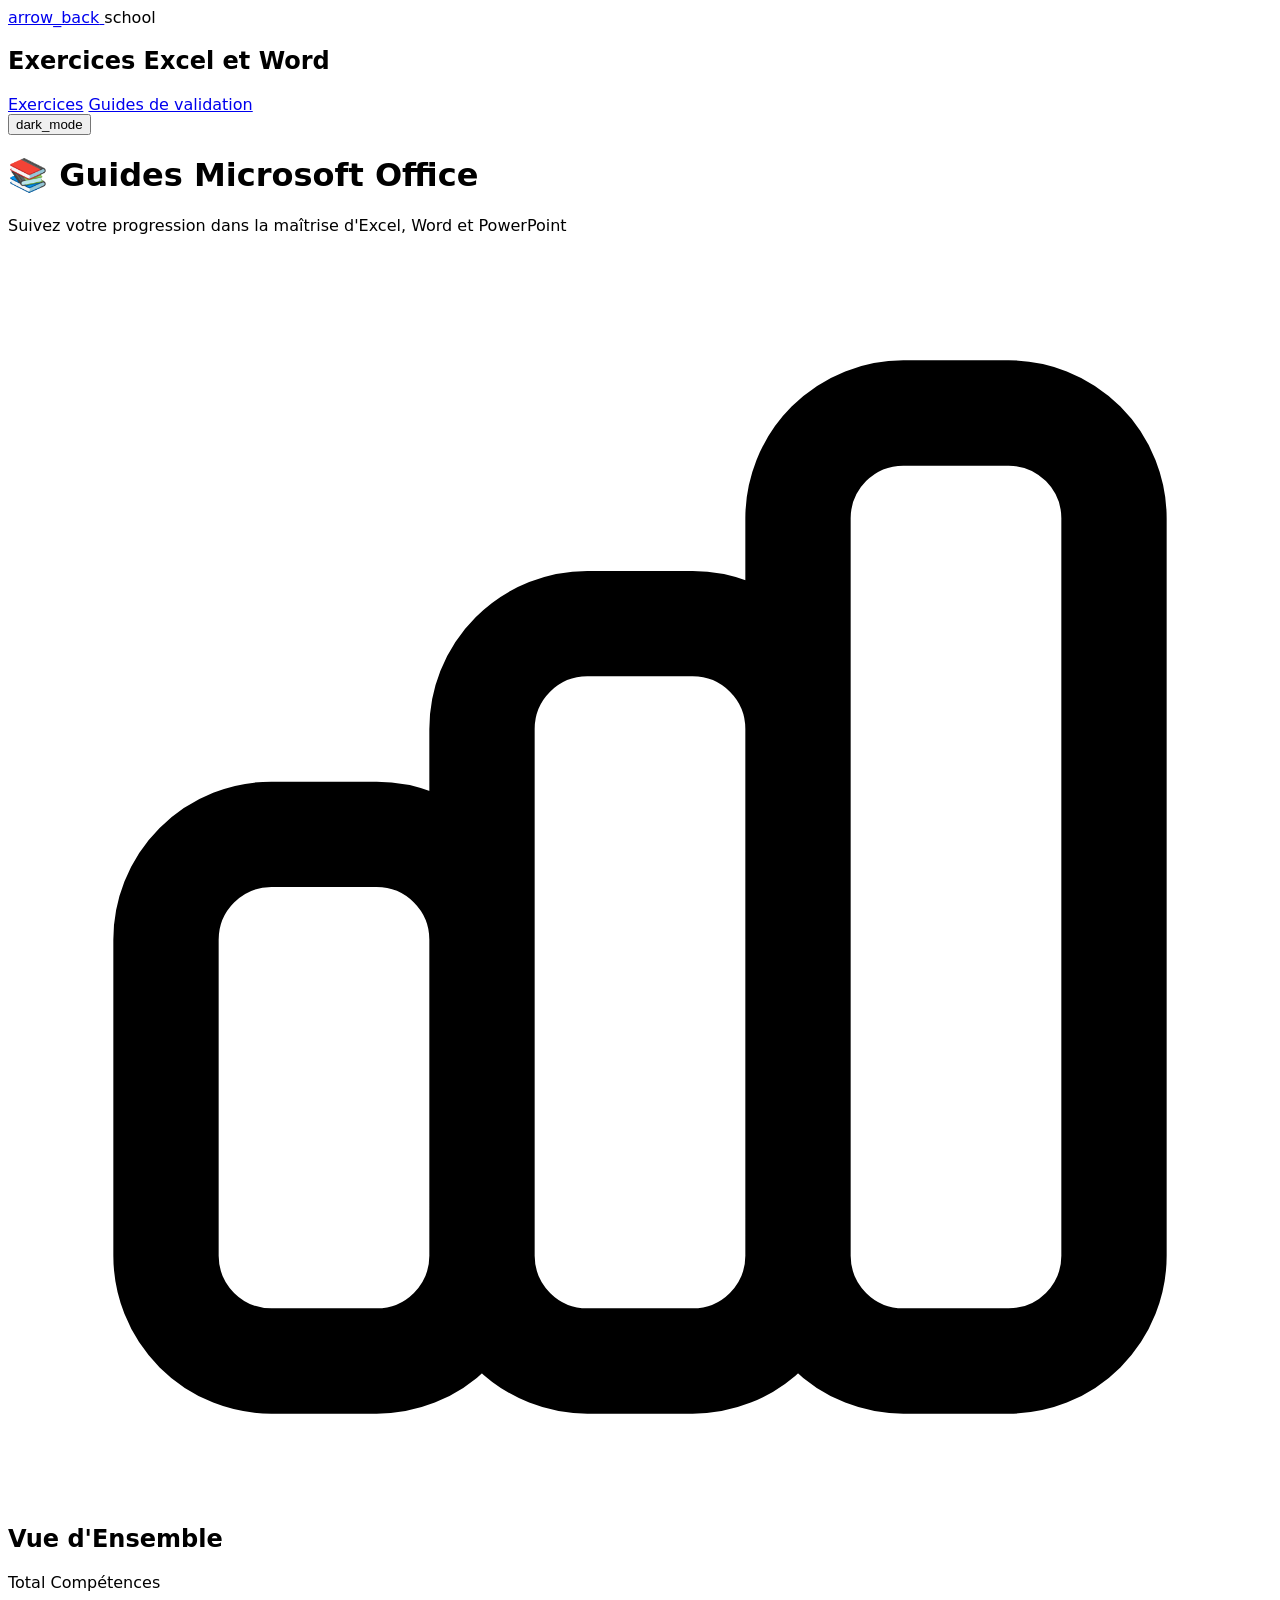
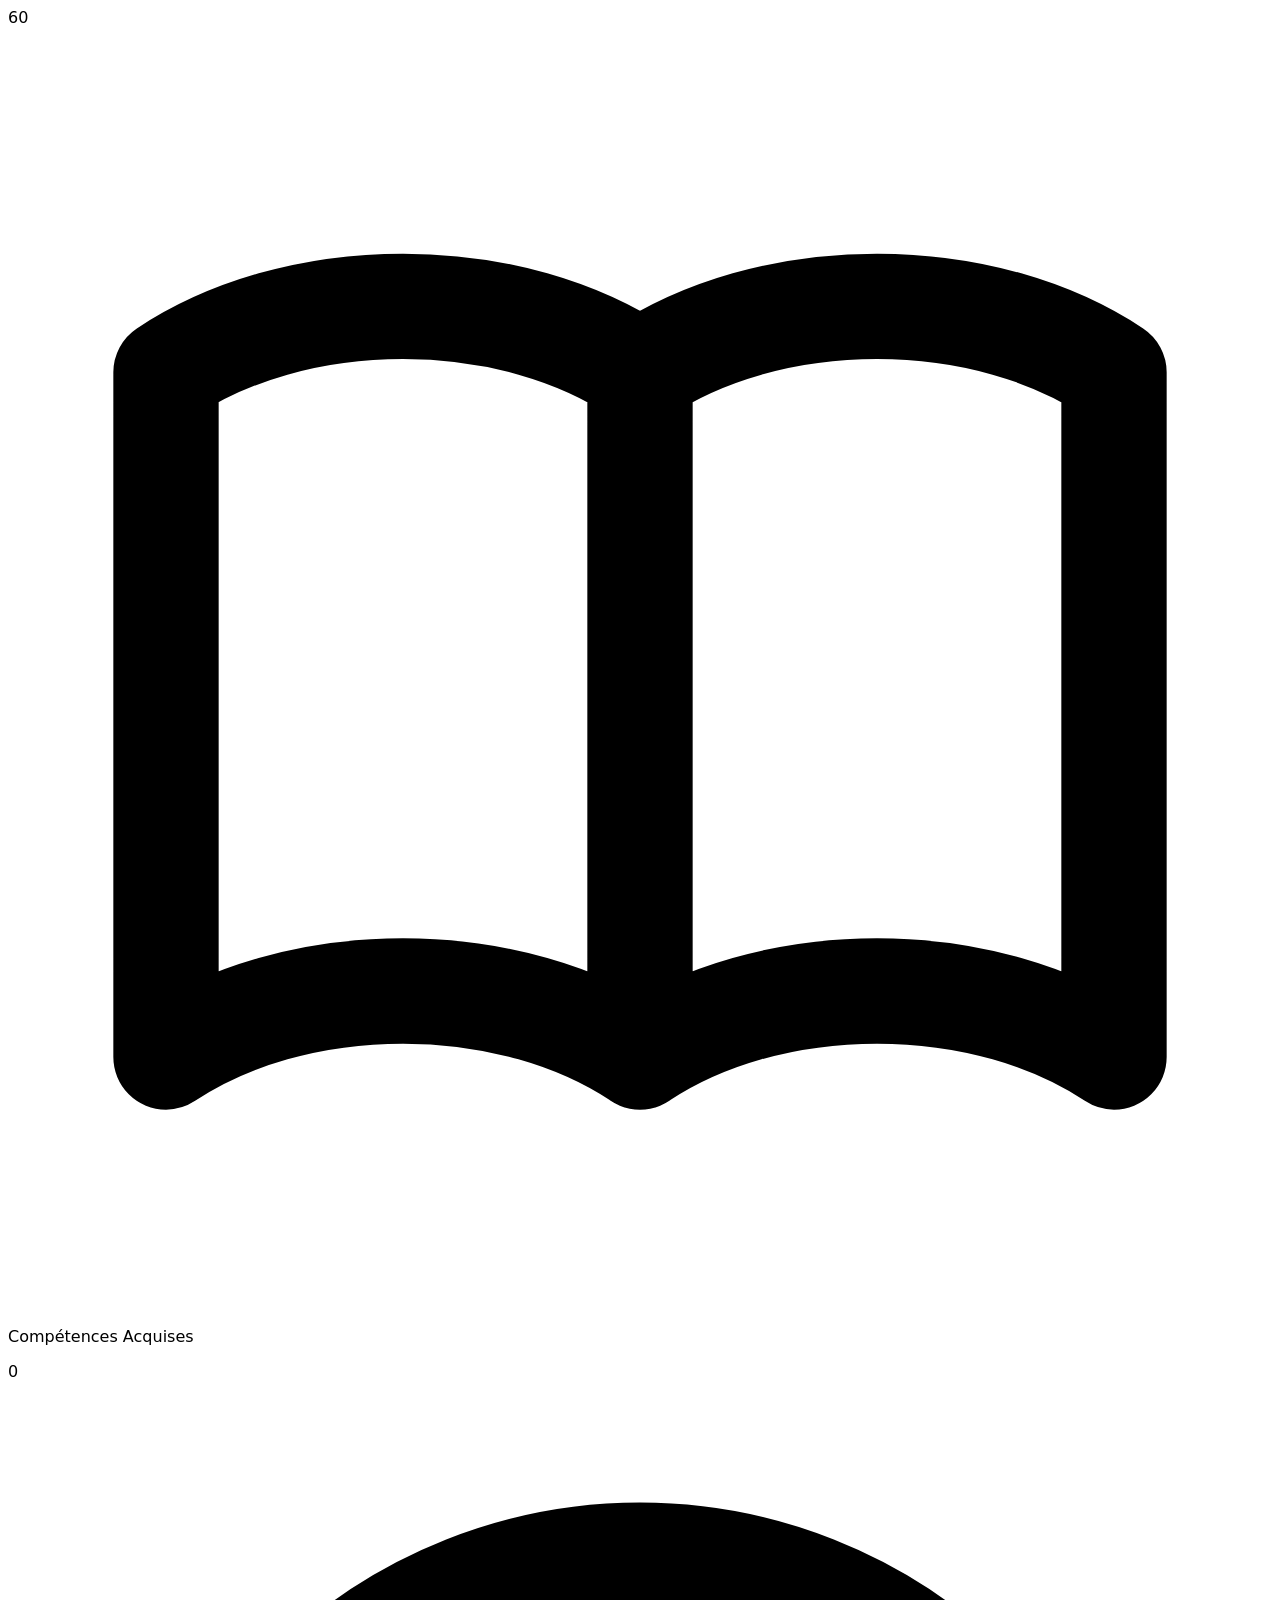
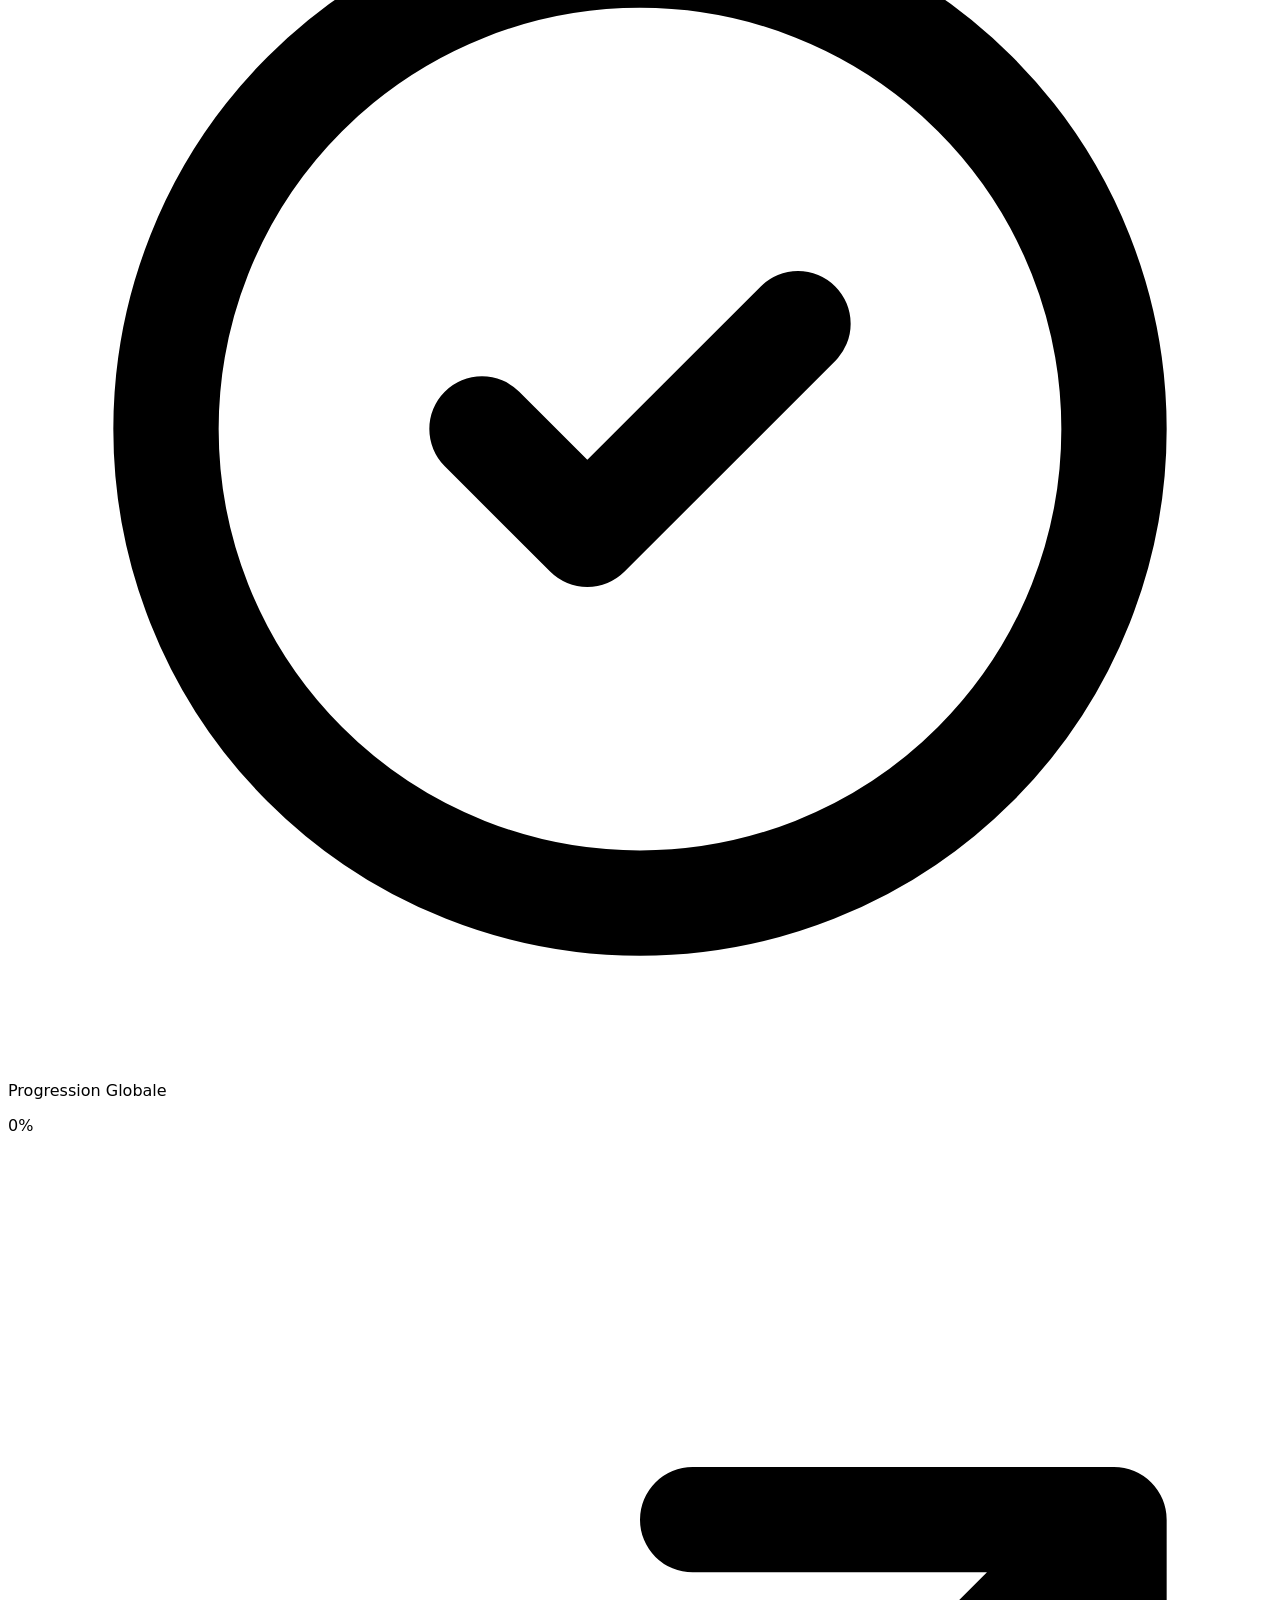
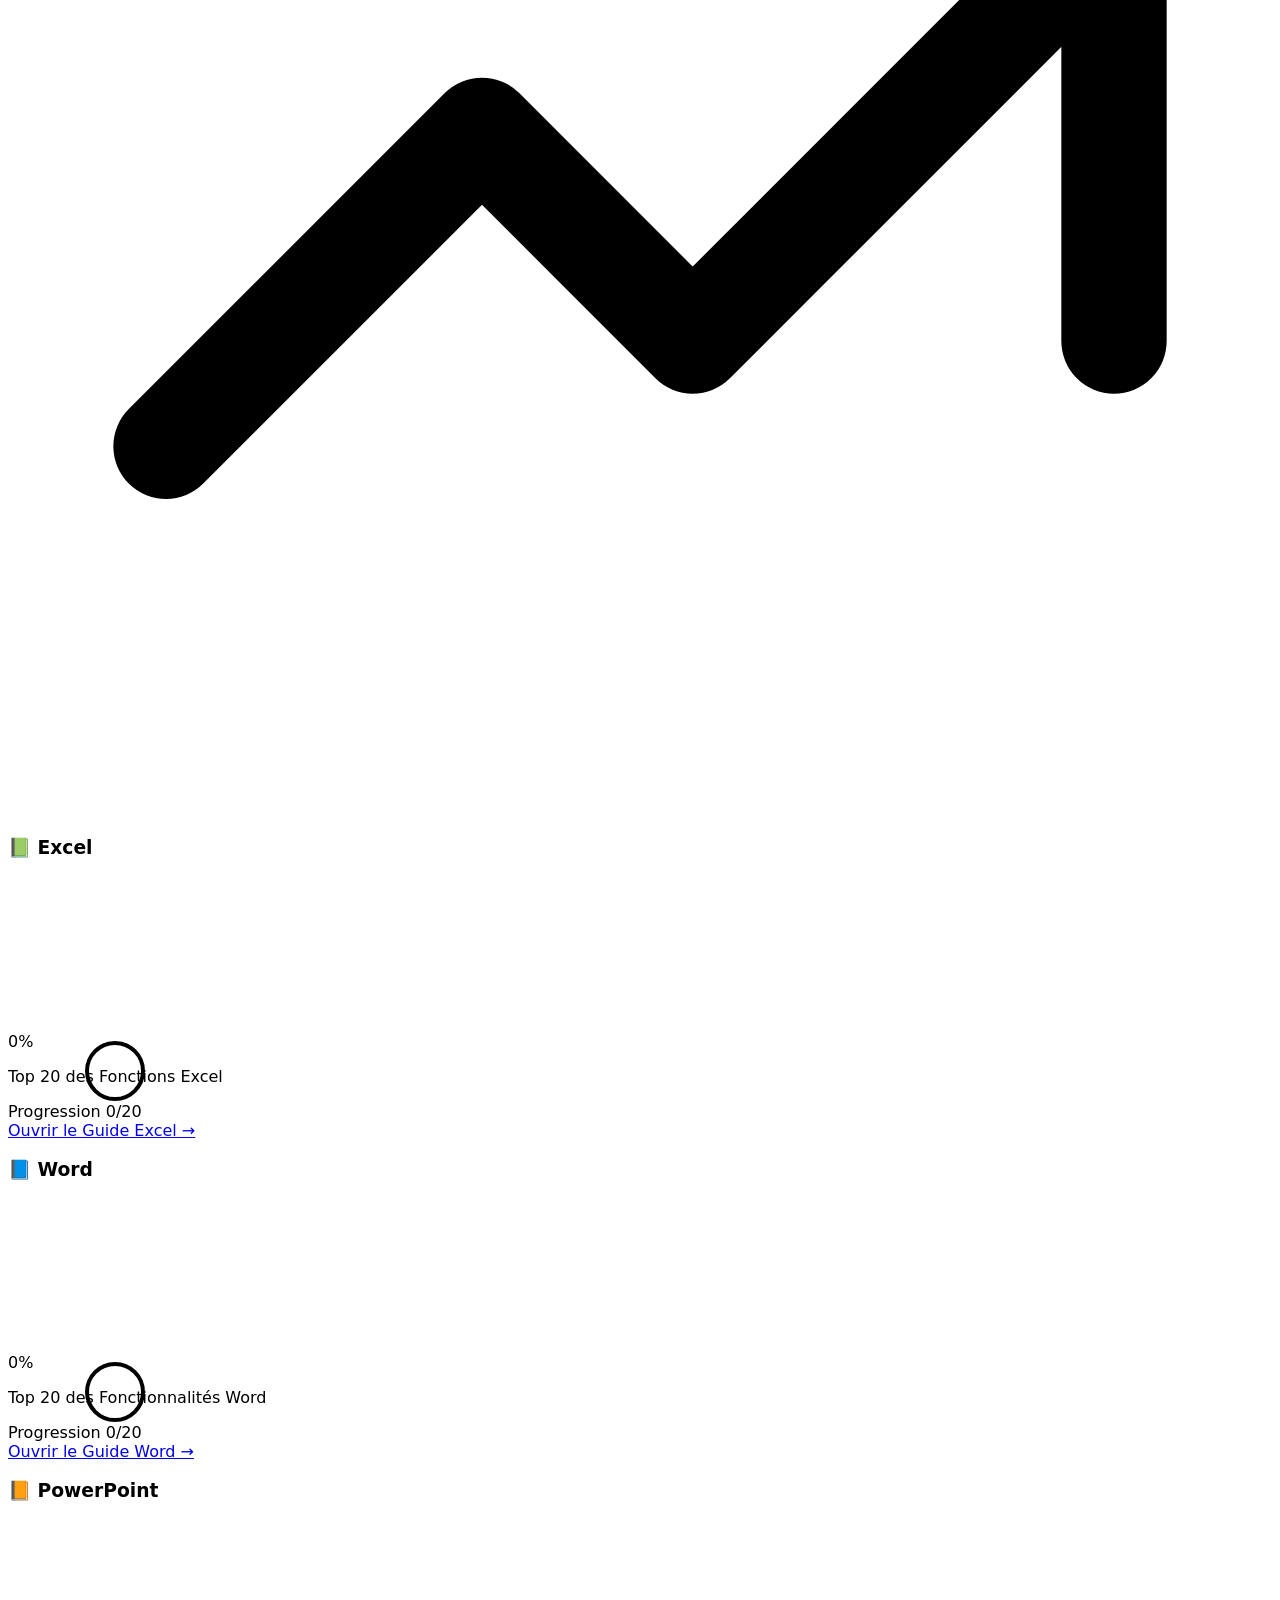
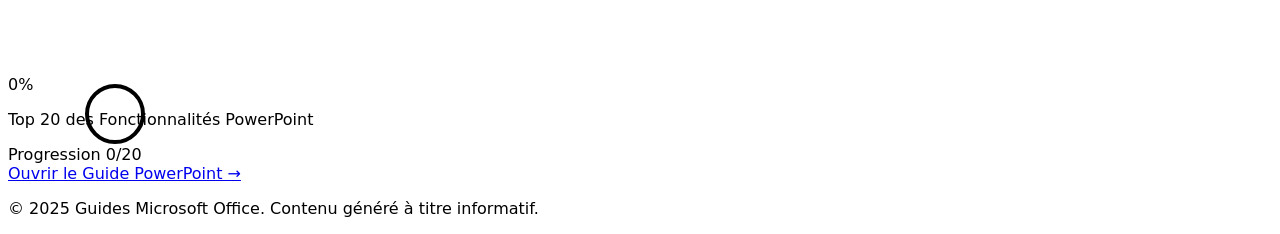
==== guides/index.html @ ca9f3ad4 "deleted:    assets/lexend-latin-400-normal-CHypAkT3.woff 	deleted:    assets/lexend-latin-400-normal" ====
<!DOCTYPE html>
<html lang="fr">
	<head>
		<meta http-equiv="content-type" content="text/html; charset=UTF-8" />
		<meta charset="UTF-8" />
		<meta name="viewport" content="width=device-width, initial-scale=1.0" />
		<title>_Tableau de Bord - Guides Microsoft Office</title>
		<!-- Styles de l'application -->
		<style>
			body {
				font-family: system-ui, -apple-system, "Segoe UI", Roboto,
					"Helvetica Neue", "Noto Sans", "Liberation Sans", Arial,
					sans-serif, "Apple Color Emoji", "Segoe UI Emoji",
					"Segoe UI Symbol", "Noto Color Emoji";
			}

			.progress-ring {
				transform: rotate(-90deg);
			}

			.progress-ring-circle {
				transition: stroke-dashoffset 0.5s ease;
			}

			@keyframes fadeIn {
				from {
					opacity: 0;
					transform: translateY(20px);
				}

				to {
					opacity: 1;
					transform: translateY(0);
				}
			}

			.fade-in {
				animation: fadeIn 0.6s ease forwards;
			}

			/* Navigation dropdown */
			.dropdown:hover .dropdown-menu {
				opacity: 1;
				visibility: visible;
				transform: translateY(0);
			}

			.dropdown-menu {
				opacity: 0;
				visibility: hidden;
				transform: translateY(-10px);
				transition: all 0.3s ease;
			}
		</style>
		<script type="module" crossorigin src="../assets/main-GO_0arJX.js"></script>
		<link rel="stylesheet" crossorigin href="../assets/main-D7JR0PC6.css">
	</head>

	<body class="bg-gradient-to-br from-gray-50 to-gray-100 dark:from-slate-900 dark:to-slate-800 dark:text-slate-100 min-h-screen pt-20 transition-colors">
		<!-- Navigation Bar -->
		
    <!-- Top Navigation -->
    <!-- Top Navigation -->
    <header class="sticky top-0 z-50 w-full bg-white/80 dark:bg-background-dark/80 backdrop-blur-md border-b border-slate-200 dark:border-slate-800">
        <div class="max-w-5xl mx-auto flex items-center justify-between p-4 h-16">
            <div class="flex items-center gap-2">
                <a href="/" class="text-primary hover:bg-primary/10 flex items-center justify-center p-2 rounded-lg transition-colors mr-2">
                    <span class="material-symbols-outlined">arrow_back</span>
                </a>
                <span class="material-symbols-outlined text-primary text-3xl hidden sm:block">school</span>
                <h2 class="text-slate-900 dark:text-white text-xl font-bold tracking-tight">Exercices Excel et Word</h2>
            </div>
            <nav class="hidden md:flex items-center gap-8">
                <a class="text-sm font-medium hover:text-primary transition-colors" href="/">Exercices</a>
                <a class="text-sm font-medium hover:text-primary transition-colors text-primary" href="/guides/">Guides de validation</a>
            </nav>
            <div class="flex items-center gap-4">
                <button id="theme-toggle" class="p-2 text-slate-600 dark:text-slate-400 hover:bg-slate-100 dark:hover:bg-slate-800 rounded-full">
                    <span class="material-symbols-outlined" id="theme-toggle-icon">dark_mode</span>
                </button>
            </div>
        </div>
    </header>

		<!-- Main Content -->
		<main class="container mx-auto px-6 py-12">
			<!-- Header Section -->
			<div class="text-center mb-12 fade-in">
				<h1 class="text-4xl font-bold text-gray-800 mb-2">
					📚 Guides Microsoft Office
				</h1>
				<p class="text-gray-600">
					Suivez votre progression dans la maîtrise d'Excel, Word et
					PowerPoint
				</p>
			</div>

			<!-- Statistiques Globales -->
			<section class="mb-12 fade-in">
				<div
					class="bg-white rounded-2xl shadow-xl p-8 border-t-4 border-indigo-500">
					<h2
						class="text-2xl font-bold text-gray-800 mb-6 flex items-center">
						<svg
							xmlns="http://www.w3.org/2000/svg"
							class="h-7 w-7 mr-3 text-indigo-600"
							fill="none"
							viewBox="0 0 24 24"
							stroke="currentColor">
							<path
								stroke-linecap="round"
								stroke-linejoin="round"
								stroke-width="2"
								d="M9 19v-6a2 2 0 00-2-2H5a2 2 0 00-2 2v6a2 2 0 002 2h2a2 2 0 002-2zm0 0V9a2 2 0 012-2h2a2 2 0 012 2v10m-6 0a2 2 0 002 2h2a2 2 0 002-2m0 0V5a2 2 0 012-2h2a2 2 0 012 2v14a2 2 0 01-2 2h-2a2 2 0 01-2-2z" />
						</svg>
						Vue d'Ensemble
					</h2>
					<div class="grid grid-cols-1 md:grid-cols-3 gap-6">
						<!-- Total Compétences -->
						<div
							class="bg-gradient-to-br from-indigo-50 to-indigo-100 p-6 rounded-xl border border-indigo-200">
							<div class="flex items-center justify-between">
								<div>
									<p
										class="text-sm text-indigo-600 font-semibold mb-1">
										Total Compétences
									</p>
									<p
										class="text-3xl font-bold text-indigo-900"
										id="total-skills">
										60
									</p>
								</div>
								<div
									class="bg-indigo-200 rounded-full p-3 bg-opacity-50">
									<svg
										xmlns="http://www.w3.org/2000/svg"
										class="h-8 w-8 text-indigo-600"
										fill="none"
										viewBox="0 0 24 24"
										stroke="currentColor">
										<path
											stroke-linecap="round"
											stroke-linejoin="round"
											stroke-width="2"
											d="M12 6.253v13m0-13C10.832 5.477 9.246 5 7.5 5S4.168 5.477 3 6.253v13C4.168 18.477 5.754 18 7.5 18s3.332.477 4.5 1.253m0-13C13.168 5.477 14.754 5 16.5 5c1.747 0 3.332.477 4.5 1.253v13C19.832 18.477 18.247 18 16.5 18c-1.746 0-3.332.477-4.5 1.253" />
									</svg>
								</div>
							</div>
						</div>

						<!-- Compétences Acquises -->
						<div
							class="bg-gradient-to-br from-green-50 to-green-100 p-6 rounded-xl border border-green-200">
							<div class="flex items-center justify-between">
								<div>
									<p class="text-sm text-green-600 font-semibold mb-1">
										Compétences Acquises
									</p>
									<p
										class="text-3xl font-bold text-green-900"
										id="acquired-skills">
										0
									</p>
								</div>
								<div
									class="bg-green-200 rounded-full p-3 bg-opacity-50">
									<svg
										xmlns="http://www.w3.org/2000/svg"
										class="h-8 w-8 text-green-600"
										fill="none"
										viewBox="0 0 24 24"
										stroke="currentColor">
										<path
											stroke-linecap="round"
											stroke-linejoin="round"
											stroke-width="2"
											d="M9 12l2 2 4-4m6 2a9 9 0 11-18 0 9 9 0 0118 0z" />
									</svg>
								</div>
							</div>
						</div>

						<!-- Progression Globale -->
						<div
							class="bg-gradient-to-br from-purple-50 to-purple-100 p-6 rounded-xl border border-purple-200">
							<div class="flex items-center justify-between">
								<div>
									<p
										class="text-sm text-purple-600 font-semibold mb-1">
										Progression Globale
									</p>
									<p
										class="text-3xl font-bold text-purple-900"
										id="global-progress">
										0%
									</p>
								</div>
								<div
									class="bg-purple-200 rounded-full p-3 bg-opacity-50">
									<svg
										xmlns="http://www.w3.org/2000/svg"
										class="h-8 w-8 text-purple-600"
										fill="none"
										viewBox="0 0 24 24"
										stroke="currentColor">
										<path
											stroke-linecap="round"
											stroke-linejoin="round"
											stroke-width="2"
											d="M13 7h8m0 0v8m0-8l-8 8-4-4-6 6" />
									</svg>
								</div>
							</div>
						</div>
					</div>
				</div>
			</section>

			<!-- Cartes des Guides -->
			<section class="grid grid-cols-1 md:grid-cols-3 gap-8">
				<!-- Carte Excel -->
				<div class="fade-in" style="animation-delay: 0.1s">
					<div
						class="bg-white rounded-2xl shadow-xl overflow-hidden transition-all duration-300 hover:scale-[1.02] hover:shadow-2xl border-t-4 border-green-500">
						<div
							class="bg-gradient-to-br from-green-500 to-green-600 p-6">
							<div class="flex items-center justify-between mb-4">
								<h3 class="text-2xl font-bold text-white">
									📗 Excel
								</h3>
								<div class="relative w-16 h-16">
									<svg class="progress-ring w-16 h-16">
										<circle
											class="text-green-200"
											stroke-width="4"
											stroke="currentColor"
											fill="transparent"
											r="28"
											cx="32"
											cy="32" />
										<circle
											class="progress-ring-circle text-white"
											stroke-width="4"
											stroke-dasharray="175.93"
											stroke-dashoffset="175.93"
											stroke-linecap="round"
											stroke="currentColor"
											fill="transparent"
											r="28"
											cx="32"
											cy="32"
											id="excel-progress-circle" />
									</svg>
									<div
										class="absolute inset-0 flex items-center justify-center">
										<span
											class="text-white text-sm font-bold"
											id="excel-progress-text"
											>0%</span
										>
									</div>
								</div>
							</div>
							<p class="text-green-50 text-sm">
								Top 20 des Fonctions Excel
							</p>
						</div>
						<div class="p-6">
							<div class="mb-4">
								<div class="flex justify-between text-sm mb-2">
									<span class="text-gray-600">Progression</span>
									<span
										class="font-semibold text-green-700"
										id="excel-count"
										>0/20</span
									>
								</div>
								<div
									class="w-full bg-gray-200 rounded-full h-3 overflow-hidden">
									<div
										class="bg-gradient-to-r from-green-500 to-green-600 h-3 rounded-full transition-all duration-500"
										style="width: 0%"
										id="excel-progress-bar"></div>
								</div>
							</div>
							<a
								href="excel_1.html"
								class="block w-full bg-green-600 hover:bg-green-700 text-white text-center py-3 rounded-lg font-semibold transition-colors duration-200 shadow-md hover:shadow-lg">
								Ouvrir le Guide Excel →
							</a>
						</div>
					</div>
				</div>

				<!-- Carte Word -->
				<div class="fade-in" style="animation-delay: 0.2s">
					<div
						class="bg-white rounded-2xl shadow-xl overflow-hidden transition-all duration-300 hover:scale-[1.02] hover:shadow-2xl border-t-4 border-blue-500">
						<div class="bg-gradient-to-br from-blue-500 to-blue-600 p-6">
							<div class="flex items-center justify-between mb-4">
								<h3 class="text-2xl font-bold text-white"> 📘 Word </h3>
								<div class="relative w-16 h-16">
									<svg class="progress-ring w-16 h-16">
										<circle
											class="text-blue-200"
											stroke-width="4"
											stroke="currentColor"
											fill="transparent"
											r="28"
											cx="32"
											cy="32" />
										<circle
											class="progress-ring-circle text-white"
											stroke-width="4"
											stroke-dasharray="175.93"
											stroke-dashoffset="175.93"
											stroke-linecap="round"
											stroke="currentColor"
											fill="transparent"
											r="28"
											cx="32"
											cy="32"
											id="word-progress-circle" />
									</svg>
									<div
										class="absolute inset-0 flex items-center justify-center">
										<span
											class="text-white text-sm font-bold"
											id="word-progress-text"
											>0%</span
										>
									</div>
								</div>
							</div>
							<p class="text-blue-50 text-sm">
								Top 20 des Fonctionnalités Word
							</p>
						</div>
						<div class="p-6">
							<div class="mb-4">
								<div class="flex justify-between text-sm mb-2">
									<span class="text-gray-600">Progression</span>
									<span
										class="font-semibold text-blue-700"
										id="word-count"
										>0/20</span
									>
								</div>
								<div
									class="w-full bg-gray-200 rounded-full h-3 overflow-hidden">
									<div
										class="bg-gradient-to-r from-blue-500 to-blue-600 h-3 rounded-full transition-all duration-500"
										style="width: 0%"
										id="word-progress-bar"></div>
								</div>
							</div>
							<a
								href="word_1.html"
								class="block w-full bg-blue-600 hover:bg-blue-700 text-white text-center py-3 rounded-lg font-semibold transition-colors duration-200 shadow-md hover:shadow-lg">
								Ouvrir le Guide Word →
							</a>
						</div>
					</div>
				</div>

				<!-- Carte PowerPoint -->
				<div class="fade-in" style="animation-delay: 0.3s">
					<div
						class="bg-white rounded-2xl shadow-xl overflow-hidden transition-all duration-300 hover:scale-[1.02] hover:shadow-2xl border-t-4 border-orange-500">
						<div
							class="bg-gradient-to-br from-orange-500 to-orange-600 p-6">
							<div class="flex items-center justify-between mb-4">
								<h3 class="text-2xl font-bold text-white">
									📙 PowerPoint
								</h3>
								<div class="relative w-16 h-16">
									<svg class="progress-ring w-16 h-16">
										<circle
											class="text-orange-200"
											stroke-width="4"
											stroke="currentColor"
											fill="transparent"
											r="28"
											cx="32"
											cy="32" />
										<circle
											class="progress-ring-circle text-white"
											stroke-width="4"
											stroke-dasharray="175.93"
											stroke-dashoffset="175.93"
											stroke-linecap="round"
											stroke="currentColor"
											fill="transparent"
											r="28"
											cx="32"
											cy="32"
											id="powerpoint-progress-circle" />
									</svg>
									<div
										class="absolute inset-0 flex items-center justify-center">
										<span
											class="text-white text-sm font-bold"
											id="powerpoint-progress-text"
											>0%</span
										>
									</div>
								</div>
							</div>
							<p class="text-orange-50 text-sm">
								Top 20 des Fonctionnalités PowerPoint
							</p>
						</div>
						<div class="p-6">
							<div class="mb-4">
								<div class="flex justify-between text-sm mb-2">
									<span class="text-gray-600">Progression</span>
									<span
										class="font-semibold text-orange-700"
										id="powerpoint-count"
										>0/20</span
									>
								</div>
								<div
									class="w-full bg-gray-200 rounded-full h-3 overflow-hidden">
									<div
										class="bg-gradient-to-r from-orange-500 to-orange-600 h-3 rounded-full transition-all duration-500"
										style="width: 0%"
										id="powerpoint-progress-bar"></div>
								</div>
							</div>
							<a
								href="powerpoint_1.html"
								class="block w-full bg-orange-600 hover:bg-orange-700 text-white text-center py-3 rounded-lg font-semibold transition-colors duration-200 shadow-md hover:shadow-lg">
								Ouvrir le Guide PowerPoint →
							</a>
						</div>
					</div>
				</div>
			</section>
		</main>

		<!-- Footer -->
		<footer class="bg-gray-800 text-white py-8 mt-16">
			<div class="container mx-auto px-6 text-center">
				<p class="text-sm text-gray-400">
					&copy; 2025 Guides Microsoft Office. Contenu généré à titre
					informatif.
				</p>
			</div>
		</footer>
		
		<!-- Script de récupération des progressions -->
		<script>
			window.addEventListener("load", () => {
				const storageKeys = {
					excel: "excelMasteryProgress",
					word: "wordMasteryProgress",
					powerpoint: "powerpointMasteryProgress",
				};

				const countAcquiredSkills = (storageKey) => {
					const rawData = localStorage.getItem(storageKey);
					const data = JSON.parse(rawData) || {};
					return Object.values(data).filter(Boolean).length;
				};

				const updateProgressCircle = (circleId, percentage) => {
					const circle = document.getElementById(circleId);
					if (!circle) return;
					const circumference = 175.93;
					const offset =
						circumference - (percentage / 100) * circumference;
					circle.style.strokeDashoffset = offset;
				};

				const updateCard = (prefix, count, total = 20) => {
					const percentage =
						total > 0 ? Math.round((count / total) * 100) : 0;

					const countEl = document.getElementById(`${prefix}-count`);
					const textEl = document.getElementById(
						`${prefix}-progress-text`
					);
					const barEl = document.getElementById(`${prefix}-progress-bar`);

					if (countEl) countEl.textContent = `${count}/${total}`;
					if (textEl) textEl.textContent = `${percentage}%`;
					if (barEl) barEl.style.width = `${percentage}%`;

					updateProgressCircle(`${prefix}-progress-circle`, percentage);
				};

				const updateAllData = () => {
					const excelProgress = countAcquiredSkills(storageKeys.excel);
					const wordProgress = countAcquiredSkills(storageKeys.word);
					const powerpointProgress = countAcquiredSkills(
						storageKeys.powerpoint
					);

					const totalAcquired =
						excelProgress + wordProgress + powerpointProgress;
					const totalSkills = 60;
					const globalProgressPercent =
						totalSkills > 0
							? Math.round((totalAcquired / totalSkills) * 100)
							: 0;

					const acquiredEl = document.getElementById("acquired-skills");
					const globalEl = document.getElementById("global-progress");

					if (acquiredEl) acquiredEl.textContent = totalAcquired;
					if (globalEl) globalEl.textContent = `${globalProgressPercent}%`;

					updateCard("excel", excelProgress);
					updateCard("word", wordProgress);
					updateCard("powerpoint", powerpointProgress);
				};

				updateAllData();

				window.addEventListener("storage", (e) => {
					if (Object.values(storageKeys).includes(e.key)) {
						updateAllData();
					}
				});

				document.addEventListener("visibilitychange", () => {
					if (document.visibilityState === "visible") {
						updateAllData();
					}
				});
			});
		</script>
	</body>
</html>
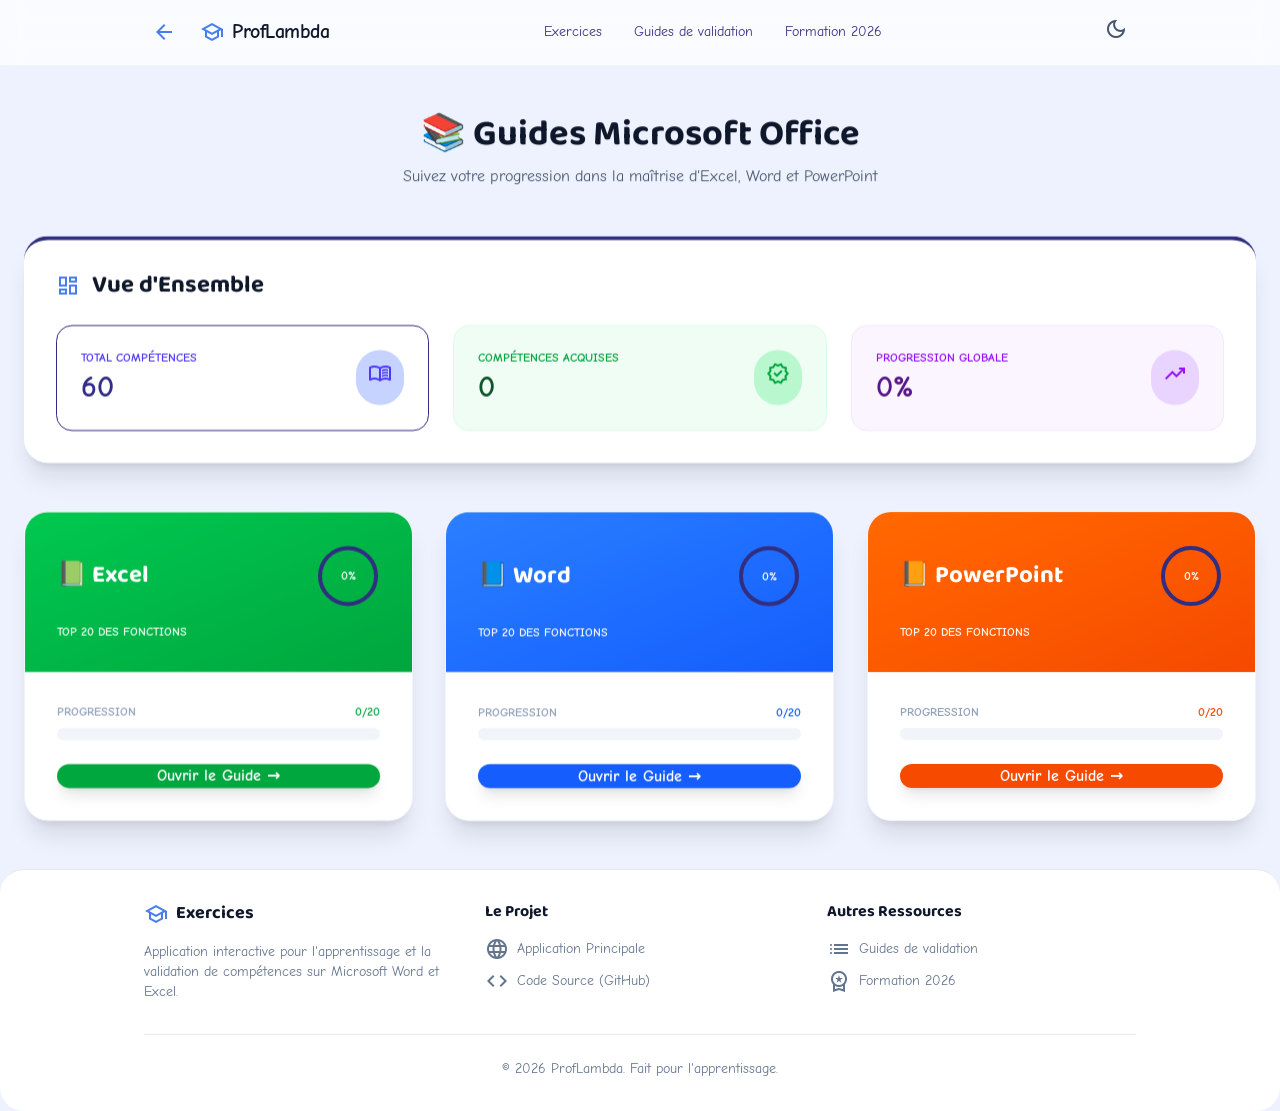
==== commit 952f531b: "new file:   assets/custom-design.css 	new file:   assets/fonts/baloo-2-v23-latin-700.woff2 	new file" ====
--- a/guides/index.html
+++ b/guides/index.html
@@ -1,78 +1,44 @@
 <!DOCTYPE html>
-<html lang="fr">
-	<head>
-		<meta http-equiv="content-type" content="text/html; charset=UTF-8" />
-		<meta charset="UTF-8" />
-		<meta name="viewport" content="width=device-width, initial-scale=1.0" />
-		<title>_Tableau de Bord - Guides Microsoft Office</title>
-		<!-- Styles de l'application -->
-		<style>
-			body {
-				font-family: system-ui, -apple-system, "Segoe UI", Roboto,
-					"Helvetica Neue", "Noto Sans", "Liberation Sans", Arial,
-					sans-serif, "Apple Color Emoji", "Segoe UI Emoji",
-					"Segoe UI Symbol", "Noto Color Emoji";
-			}
-
-			.progress-ring {
-				transform: rotate(-90deg);
-			}
-
-			.progress-ring-circle {
-				transition: stroke-dashoffset 0.5s ease;
-			}
-
-			@keyframes fadeIn {
-				from {
-					opacity: 0;
-					transform: translateY(20px);
-				}
-
-				to {
-					opacity: 1;
-					transform: translateY(0);
-				}
-			}
-
-			.fade-in {
-				animation: fadeIn 0.6s ease forwards;
-			}
-
-			/* Navigation dropdown */
-			.dropdown:hover .dropdown-menu {
-				opacity: 1;
-				visibility: visible;
-				transform: translateY(0);
-			}
-
-			.dropdown-menu {
-				opacity: 0;
-				visibility: hidden;
-				transform: translateY(-10px);
-				transition: all 0.3s ease;
-			}
-		</style>
-		<script type="module" crossorigin src="../assets/main-GO_0arJX.js"></script>
-		<link rel="stylesheet" crossorigin href="../assets/main-D7JR0PC6.css">
-	</head>
-
-	<body class="bg-gradient-to-br from-gray-50 to-gray-100 dark:from-slate-900 dark:to-slate-800 dark:text-slate-100 min-h-screen pt-20 transition-colors">
-		<!-- Navigation Bar -->
-		
-    <!-- Top Navigation -->
-    <!-- Top Navigation -->
+<html lang="fr" class="light">
+
+<head>
+    <meta charset="utf-8" />
+    <meta content="width=device-width, initial-scale=1.0" name="viewport" />
+    <title>ProfLambda - Guides Microsoft Office</title>
+    
+    <!-- Sécurité & SEO -->
+    <meta http-equiv="Content-Security-Policy" content="default-src 'self'; script-src 'self'; style-src 'self' 'unsafe-inline' https://fonts.googleapis.com; font-src 'self' data: https://fonts.gstatic.com; img-src 'self' data: https://*.github.io; connect-src 'self';">
+    <meta http-equiv="X-Content-Type-Options" content="nosniff">
+    <meta name="referrer" content="strict-origin-when-cross-origin">
+    <link rel="manifest" href="../manifest.json">
+    <meta name="theme-color" content="#4F46E5">
+    
+    <!-- PWA & Mobile -->
+    <link rel="apple-touch-icon" href="../assets/icon-192.png">
+    <link rel="icon" type="image/png" href="../assets/icon-192.png">
+
+    <!-- CSS/JS Bundle -->
+    <script defer src="../assets/gsap.min.js"></script>
+    <script defer src="../assets/main.js"></script>
+    <script defer src="../assets/guides.js"></script>
+    <link rel="stylesheet" crossorigin href="../assets/main-BfUxkiNf.css">
+    <link rel="stylesheet" href="../assets/custom-design.css">
+</head>
+<body class="bg-gray-50 dark:bg-slate-900 text-slate-900 dark:text-slate-100 min-h-screen flex flex-col transition-colors">
+
     <header class="sticky top-0 z-50 w-full bg-white/80 dark:bg-background-dark/80 backdrop-blur-md border-b border-slate-200 dark:border-slate-800">
         <div class="max-w-5xl mx-auto flex items-center justify-between p-4 h-16">
             <div class="flex items-center gap-2">
-                <a href="/" class="text-primary hover:bg-primary/10 flex items-center justify-center p-2 rounded-lg transition-colors mr-2">
+                <a href="../" class="text-primary hover:bg-primary/10 flex items-center justify-center p-2 rounded-lg transition-colors mr-2">
                     <span class="material-symbols-outlined">arrow_back</span>
                 </a>
                 <span class="material-symbols-outlined text-primary text-3xl hidden sm:block">school</span>
-                <h2 class="text-slate-900 dark:text-white text-xl font-bold tracking-tight">Exercices Excel et Word</h2>
+                <span class="text-slate-900 dark:text-white text-xl font-bold tracking-tight">ProfLambda</span>
             </div>
             <nav class="hidden md:flex items-center gap-8">
-                <a class="text-sm font-medium hover:text-primary transition-colors" href="/">Exercices</a>
-                <a class="text-sm font-medium hover:text-primary transition-colors text-primary" href="/guides/">Guides de validation</a>
+                <a class="text-sm font-medium hover:text-primary transition-colors" href="../">Exercices</a>
+                <a class="text-sm font-medium hover:text-primary transition-colors active" href="./">Guides de validation</a>
+                <a class="text-sm font-medium hover:text-primary transition-colors" href="../formation.html">Formation 2026</a>
             </nav>
             <div class="flex items-center gap-4">
                 <button id="theme-toggle" class="p-2 text-slate-600 dark:text-slate-400 hover:bg-slate-100 dark:hover:bg-slate-800 rounded-full">
@@ -82,455 +48,205 @@
         </div>
     </header>
 
-		<!-- Main Content -->
-		<main class="container mx-auto px-6 py-12">
-			<!-- Header Section -->
-			<div class="text-center mb-12 fade-in">
-				<h1 class="text-4xl font-bold text-gray-800 mb-2">
-					📚 Guides Microsoft Office
-				</h1>
-				<p class="text-gray-600">
-					Suivez votre progression dans la maîtrise d'Excel, Word et
-					PowerPoint
-				</p>
-			</div>
-
-			<!-- Statistiques Globales -->
-			<section class="mb-12 fade-in">
-				<div
-					class="bg-white rounded-2xl shadow-xl p-8 border-t-4 border-indigo-500">
-					<h2
-						class="text-2xl font-bold text-gray-800 mb-6 flex items-center">
-						<svg
-							xmlns="http://www.w3.org/2000/svg"
-							class="h-7 w-7 mr-3 text-indigo-600"
-							fill="none"
-							viewBox="0 0 24 24"
-							stroke="currentColor">
-							<path
-								stroke-linecap="round"
-								stroke-linejoin="round"
-								stroke-width="2"
-								d="M9 19v-6a2 2 0 00-2-2H5a2 2 0 00-2 2v6a2 2 0 002 2h2a2 2 0 002-2zm0 0V9a2 2 0 012-2h2a2 2 0 012 2v10m-6 0a2 2 0 002 2h2a2 2 0 002-2m0 0V5a2 2 0 012-2h2a2 2 0 012 2v14a2 2 0 01-2 2h-2a2 2 0 01-2-2z" />
-						</svg>
-						Vue d'Ensemble
-					</h2>
-					<div class="grid grid-cols-1 md:grid-cols-3 gap-6">
-						<!-- Total Compétences -->
-						<div
-							class="bg-gradient-to-br from-indigo-50 to-indigo-100 p-6 rounded-xl border border-indigo-200">
-							<div class="flex items-center justify-between">
-								<div>
-									<p
-										class="text-sm text-indigo-600 font-semibold mb-1">
-										Total Compétences
-									</p>
-									<p
-										class="text-3xl font-bold text-indigo-900"
-										id="total-skills">
-										60
-									</p>
-								</div>
-								<div
-									class="bg-indigo-200 rounded-full p-3 bg-opacity-50">
-									<svg
-										xmlns="http://www.w3.org/2000/svg"
-										class="h-8 w-8 text-indigo-600"
-										fill="none"
-										viewBox="0 0 24 24"
-										stroke="currentColor">
-										<path
-											stroke-linecap="round"
-											stroke-linejoin="round"
-											stroke-width="2"
-											d="M12 6.253v13m0-13C10.832 5.477 9.246 5 7.5 5S4.168 5.477 3 6.253v13C4.168 18.477 5.754 18 7.5 18s3.332.477 4.5 1.253m0-13C13.168 5.477 14.754 5 16.5 5c1.747 0 3.332.477 4.5 1.253v13C19.832 18.477 18.247 18 16.5 18c-1.746 0-3.332.477-4.5 1.253" />
-									</svg>
-								</div>
-							</div>
-						</div>
-
-						<!-- Compétences Acquises -->
-						<div
-							class="bg-gradient-to-br from-green-50 to-green-100 p-6 rounded-xl border border-green-200">
-							<div class="flex items-center justify-between">
-								<div>
-									<p class="text-sm text-green-600 font-semibold mb-1">
-										Compétences Acquises
-									</p>
-									<p
-										class="text-3xl font-bold text-green-900"
-										id="acquired-skills">
-										0
-									</p>
-								</div>
-								<div
-									class="bg-green-200 rounded-full p-3 bg-opacity-50">
-									<svg
-										xmlns="http://www.w3.org/2000/svg"
-										class="h-8 w-8 text-green-600"
-										fill="none"
-										viewBox="0 0 24 24"
-										stroke="currentColor">
-										<path
-											stroke-linecap="round"
-											stroke-linejoin="round"
-											stroke-width="2"
-											d="M9 12l2 2 4-4m6 2a9 9 0 11-18 0 9 9 0 0118 0z" />
-									</svg>
-								</div>
-							</div>
-						</div>
-
-						<!-- Progression Globale -->
-						<div
-							class="bg-gradient-to-br from-purple-50 to-purple-100 p-6 rounded-xl border border-purple-200">
-							<div class="flex items-center justify-between">
-								<div>
-									<p
-										class="text-sm text-purple-600 font-semibold mb-1">
-										Progression Globale
-									</p>
-									<p
-										class="text-3xl font-bold text-purple-900"
-										id="global-progress">
-										0%
-									</p>
-								</div>
-								<div
-									class="bg-purple-200 rounded-full p-3 bg-opacity-50">
-									<svg
-										xmlns="http://www.w3.org/2000/svg"
-										class="h-8 w-8 text-purple-600"
-										fill="none"
-										viewBox="0 0 24 24"
-										stroke="currentColor">
-										<path
-											stroke-linecap="round"
-											stroke-linejoin="round"
-											stroke-width="2"
-											d="M13 7h8m0 0v8m0-8l-8 8-4-4-6 6" />
-									</svg>
-								</div>
-							</div>
-						</div>
-					</div>
-				</div>
-			</section>
-
-			<!-- Cartes des Guides -->
-			<section class="grid grid-cols-1 md:grid-cols-3 gap-8">
-				<!-- Carte Excel -->
-				<div class="fade-in" style="animation-delay: 0.1s">
-					<div
-						class="bg-white rounded-2xl shadow-xl overflow-hidden transition-all duration-300 hover:scale-[1.02] hover:shadow-2xl border-t-4 border-green-500">
-						<div
-							class="bg-gradient-to-br from-green-500 to-green-600 p-6">
-							<div class="flex items-center justify-between mb-4">
-								<h3 class="text-2xl font-bold text-white">
-									📗 Excel
-								</h3>
-								<div class="relative w-16 h-16">
-									<svg class="progress-ring w-16 h-16">
-										<circle
-											class="text-green-200"
-											stroke-width="4"
-											stroke="currentColor"
-											fill="transparent"
-											r="28"
-											cx="32"
-											cy="32" />
-										<circle
-											class="progress-ring-circle text-white"
-											stroke-width="4"
-											stroke-dasharray="175.93"
-											stroke-dashoffset="175.93"
-											stroke-linecap="round"
-											stroke="currentColor"
-											fill="transparent"
-											r="28"
-											cx="32"
-											cy="32"
-											id="excel-progress-circle" />
-									</svg>
-									<div
-										class="absolute inset-0 flex items-center justify-center">
-										<span
-											class="text-white text-sm font-bold"
-											id="excel-progress-text"
-											>0%</span
-										>
-									</div>
-								</div>
-							</div>
-							<p class="text-green-50 text-sm">
-								Top 20 des Fonctions Excel
-							</p>
-						</div>
-						<div class="p-6">
-							<div class="mb-4">
-								<div class="flex justify-between text-sm mb-2">
-									<span class="text-gray-600">Progression</span>
-									<span
-										class="font-semibold text-green-700"
-										id="excel-count"
-										>0/20</span
-									>
-								</div>
-								<div
-									class="w-full bg-gray-200 rounded-full h-3 overflow-hidden">
-									<div
-										class="bg-gradient-to-r from-green-500 to-green-600 h-3 rounded-full transition-all duration-500"
-										style="width: 0%"
-										id="excel-progress-bar"></div>
-								</div>
-							</div>
-							<a
-								href="excel_1.html"
-								class="block w-full bg-green-600 hover:bg-green-700 text-white text-center py-3 rounded-lg font-semibold transition-colors duration-200 shadow-md hover:shadow-lg">
-								Ouvrir le Guide Excel →
-							</a>
-						</div>
-					</div>
-				</div>
-
-				<!-- Carte Word -->
-				<div class="fade-in" style="animation-delay: 0.2s">
-					<div
-						class="bg-white rounded-2xl shadow-xl overflow-hidden transition-all duration-300 hover:scale-[1.02] hover:shadow-2xl border-t-4 border-blue-500">
-						<div class="bg-gradient-to-br from-blue-500 to-blue-600 p-6">
-							<div class="flex items-center justify-between mb-4">
-								<h3 class="text-2xl font-bold text-white"> 📘 Word </h3>
-								<div class="relative w-16 h-16">
-									<svg class="progress-ring w-16 h-16">
-										<circle
-											class="text-blue-200"
-											stroke-width="4"
-											stroke="currentColor"
-											fill="transparent"
-											r="28"
-											cx="32"
-											cy="32" />
-										<circle
-											class="progress-ring-circle text-white"
-											stroke-width="4"
-											stroke-dasharray="175.93"
-											stroke-dashoffset="175.93"
-											stroke-linecap="round"
-											stroke="currentColor"
-											fill="transparent"
-											r="28"
-											cx="32"
-											cy="32"
-											id="word-progress-circle" />
-									</svg>
-									<div
-										class="absolute inset-0 flex items-center justify-center">
-										<span
-											class="text-white text-sm font-bold"
-											id="word-progress-text"
-											>0%</span
-										>
-									</div>
-								</div>
-							</div>
-							<p class="text-blue-50 text-sm">
-								Top 20 des Fonctionnalités Word
-							</p>
-						</div>
-						<div class="p-6">
-							<div class="mb-4">
-								<div class="flex justify-between text-sm mb-2">
-									<span class="text-gray-600">Progression</span>
-									<span
-										class="font-semibold text-blue-700"
-										id="word-count"
-										>0/20</span
-									>
-								</div>
-								<div
-									class="w-full bg-gray-200 rounded-full h-3 overflow-hidden">
-									<div
-										class="bg-gradient-to-r from-blue-500 to-blue-600 h-3 rounded-full transition-all duration-500"
-										style="width: 0%"
-										id="word-progress-bar"></div>
-								</div>
-							</div>
-							<a
-								href="word_1.html"
-								class="block w-full bg-blue-600 hover:bg-blue-700 text-white text-center py-3 rounded-lg font-semibold transition-colors duration-200 shadow-md hover:shadow-lg">
-								Ouvrir le Guide Word →
-							</a>
-						</div>
-					</div>
-				</div>
-
-				<!-- Carte PowerPoint -->
-				<div class="fade-in" style="animation-delay: 0.3s">
-					<div
-						class="bg-white rounded-2xl shadow-xl overflow-hidden transition-all duration-300 hover:scale-[1.02] hover:shadow-2xl border-t-4 border-orange-500">
-						<div
-							class="bg-gradient-to-br from-orange-500 to-orange-600 p-6">
-							<div class="flex items-center justify-between mb-4">
-								<h3 class="text-2xl font-bold text-white">
-									📙 PowerPoint
-								</h3>
-								<div class="relative w-16 h-16">
-									<svg class="progress-ring w-16 h-16">
-										<circle
-											class="text-orange-200"
-											stroke-width="4"
-											stroke="currentColor"
-											fill="transparent"
-											r="28"
-											cx="32"
-											cy="32" />
-										<circle
-											class="progress-ring-circle text-white"
-											stroke-width="4"
-											stroke-dasharray="175.93"
-											stroke-dashoffset="175.93"
-											stroke-linecap="round"
-											stroke="currentColor"
-											fill="transparent"
-											r="28"
-											cx="32"
-											cy="32"
-											id="powerpoint-progress-circle" />
-									</svg>
-									<div
-										class="absolute inset-0 flex items-center justify-center">
-										<span
-											class="text-white text-sm font-bold"
-											id="powerpoint-progress-text"
-											>0%</span
-										>
-									</div>
-								</div>
-							</div>
-							<p class="text-orange-50 text-sm">
-								Top 20 des Fonctionnalités PowerPoint
-							</p>
-						</div>
-						<div class="p-6">
-							<div class="mb-4">
-								<div class="flex justify-between text-sm mb-2">
-									<span class="text-gray-600">Progression</span>
-									<span
-										class="font-semibold text-orange-700"
-										id="powerpoint-count"
-										>0/20</span
-									>
-								</div>
-								<div
-									class="w-full bg-gray-200 rounded-full h-3 overflow-hidden">
-									<div
-										class="bg-gradient-to-r from-orange-500 to-orange-600 h-3 rounded-full transition-all duration-500"
-										style="width: 0%"
-										id="powerpoint-progress-bar"></div>
-								</div>
-							</div>
-							<a
-								href="powerpoint_1.html"
-								class="block w-full bg-orange-600 hover:bg-orange-700 text-white text-center py-3 rounded-lg font-semibold transition-colors duration-200 shadow-md hover:shadow-lg">
-								Ouvrir le Guide PowerPoint →
-							</a>
-						</div>
-					</div>
-				</div>
-			</section>
-		</main>
-
-		<!-- Footer -->
-		<footer class="bg-gray-800 text-white py-8 mt-16">
-			<div class="container mx-auto px-6 text-center">
-				<p class="text-sm text-gray-400">
-					&copy; 2025 Guides Microsoft Office. Contenu généré à titre
-					informatif.
-				</p>
-			</div>
-		</footer>
-		
-		<!-- Script de récupération des progressions -->
-		<script>
-			window.addEventListener("load", () => {
-				const storageKeys = {
-					excel: "excelMasteryProgress",
-					word: "wordMasteryProgress",
-					powerpoint: "powerpointMasteryProgress",
-				};
-
-				const countAcquiredSkills = (storageKey) => {
-					const rawData = localStorage.getItem(storageKey);
-					const data = JSON.parse(rawData) || {};
-					return Object.values(data).filter(Boolean).length;
-				};
-
-				const updateProgressCircle = (circleId, percentage) => {
-					const circle = document.getElementById(circleId);
-					if (!circle) return;
-					const circumference = 175.93;
-					const offset =
-						circumference - (percentage / 100) * circumference;
-					circle.style.strokeDashoffset = offset;
-				};
-
-				const updateCard = (prefix, count, total = 20) => {
-					const percentage =
-						total > 0 ? Math.round((count / total) * 100) : 0;
-
-					const countEl = document.getElementById(`${prefix}-count`);
-					const textEl = document.getElementById(
-						`${prefix}-progress-text`
-					);
-					const barEl = document.getElementById(`${prefix}-progress-bar`);
-
-					if (countEl) countEl.textContent = `${count}/${total}`;
-					if (textEl) textEl.textContent = `${percentage}%`;
-					if (barEl) barEl.style.width = `${percentage}%`;
-
-					updateProgressCircle(`${prefix}-progress-circle`, percentage);
-				};
-
-				const updateAllData = () => {
-					const excelProgress = countAcquiredSkills(storageKeys.excel);
-					const wordProgress = countAcquiredSkills(storageKeys.word);
-					const powerpointProgress = countAcquiredSkills(
-						storageKeys.powerpoint
-					);
-
-					const totalAcquired =
-						excelProgress + wordProgress + powerpointProgress;
-					const totalSkills = 60;
-					const globalProgressPercent =
-						totalSkills > 0
-							? Math.round((totalAcquired / totalSkills) * 100)
-							: 0;
-
-					const acquiredEl = document.getElementById("acquired-skills");
-					const globalEl = document.getElementById("global-progress");
-
-					if (acquiredEl) acquiredEl.textContent = totalAcquired;
-					if (globalEl) globalEl.textContent = `${globalProgressPercent}%`;
-
-					updateCard("excel", excelProgress);
-					updateCard("word", wordProgress);
-					updateCard("powerpoint", powerpointProgress);
-				};
-
-				updateAllData();
-
-				window.addEventListener("storage", (e) => {
-					if (Object.values(storageKeys).includes(e.key)) {
-						updateAllData();
-					}
-				});
-
-				document.addEventListener("visibilitychange", () => {
-					if (document.visibilityState === "visible") {
-						updateAllData();
-					}
-				});
-			});
-		</script>
-	</body>
-</html>
+    <main class="container mx-auto px-6 py-12">
+        <div class="text-center mb-12 animate-entrance">
+            <h1 class="text-4xl font-black text-slate-900 dark:text-white mb-2">📚 Guides Microsoft Office</h1>
+            <p class="text-slate-600 dark:text-slate-300">Suivez votre progression dans la maîtrise d'Excel, Word et PowerPoint</p>
+        </div>
+
+        <section class="mb-12 animate-entrance">
+            <div class="bg-white dark:bg-slate-900 rounded-2xl shadow-xl p-8 border-t-4 border-primary">
+                <h2 class="text-2xl font-bold text-slate-900 dark:text-white mb-6 flex items-center">
+                    <span class="material-symbols-outlined text-primary text-3xl mr-3">dashboard</span> Vue d'Ensemble
+                </h2>
+                <div class="grid grid-cols-1 md:grid-cols-3 gap-6">
+                    <div class="bg-indigo-50 dark:bg-indigo-950/20 p-6 rounded-2xl border border-indigo-100 dark:border-indigo-900/50">
+                        <div class="flex items-center justify-between">
+                            <div>
+                                <p class="text-xs text-indigo-600 dark:text-indigo-400 font-black mb-1 uppercase tracking-widest">Total Compétences</p>
+                                <p class="text-3xl font-black text-indigo-900 dark:text-indigo-100" id="total-skills">60</p>
+                            </div>
+                            <div class="bg-indigo-200 dark:bg-indigo-800/50 rounded-full p-3">
+                                <span class="material-symbols-outlined text-indigo-600 dark:text-indigo-300 text-3xl">menu_book</span>
+                            </div>
+                        </div>
+                    </div>
+                    <div class="bg-green-50 dark:bg-green-950/20 p-6 rounded-2xl border border-green-100 dark:border-green-900/50">
+                        <div class="flex items-center justify-between">
+                            <div>
+                                <p class="text-xs text-green-600 dark:text-green-400 font-black mb-1 uppercase tracking-widest">Compétences Acquises</p>
+                                <p class="text-3xl font-black text-green-900 dark:text-green-100" id="acquired-skills">0</p>
+                            </div>
+                            <div class="bg-green-200 dark:bg-green-800/50 rounded-full p-3">
+                                <span class="material-symbols-outlined text-green-600 dark:text-green-300 text-3xl">verified</span>
+                            </div>
+                        </div>
+                    </div>
+                    <div class="bg-purple-50 dark:bg-purple-950/20 p-6 rounded-2xl border border-purple-100 dark:border-purple-900/50">
+                        <div class="flex items-center justify-between">
+                            <div>
+                                <p class="text-xs text-purple-600 dark:text-purple-400 font-black mb-1 uppercase tracking-widest">Progression Globale</p>
+                                <p class="text-3xl font-black text-purple-900 dark:text-purple-100" id="global-progress">0%</p>
+                            </div>
+                            <div class="bg-purple-200 dark:bg-purple-800/50 rounded-full p-3">
+                                <span class="material-symbols-outlined text-purple-600 dark:text-purple-300 text-3xl">trending_up</span>
+                            </div>
+                        </div>
+                    </div>
+                </div>
+            </div>
+        </section>
+
+        <section class="grid grid-cols-1 md:grid-cols-3 gap-8">
+            <!-- Excel -->
+            <div class="animate-entrance">
+                <div class="bg-white dark:bg-slate-900 rounded-3xl shadow-xl overflow-hidden transition-all duration-300 hover:scale-[1.03] hover:shadow-2xl border border-slate-100 dark:border-slate-800">
+                    <div class="bg-gradient-to-br from-green-500 to-green-600 p-8">
+                        <div class="flex items-center justify-between mb-4">
+                            <h3 class="text-2xl font-black text-white">📗 Excel</h3>
+                            <div class="relative w-16 h-16">
+                                <svg class="progress-ring w-16 h-16">
+                                    <circle class="text-green-200/30" stroke-width="4" stroke="currentColor" fill="transparent" r="28" cx="32" cy="32" />
+                                    <circle class="progress-ring-circle text-white" stroke-width="4" stroke-dasharray="175.93" stroke-dashoffset="175.93" stroke-linecap="round" stroke="currentColor" fill="transparent" r="28" cx="32" cy="32" id="excel-progress-circle" />
+                                </svg>
+                                <div class="absolute inset-0 flex items-center justify-center">
+                                    <span class="text-white text-xs font-black" id="excel-progress-text">0%</span>
+                                </div>
+                            </div>
+                        </div>
+                        <p class="text-green-50 text-xs font-bold opacity-80 uppercase tracking-tighter">Top 20 des Fonctions</p>
+                    </div>
+                    <div class="p-8">
+                        <div class="mb-6">
+                            <div class="flex justify-between text-xs font-black mb-2">
+                                <span class="text-slate-400 uppercase">Progression</span>
+                                <span class="text-green-600 dark:text-green-400" id="excel-count">0/20</span>
+                            </div>
+                            <div class="w-full bg-slate-100 dark:bg-slate-800 rounded-full h-3 overflow-hidden">
+                                <div class="bg-green-500 h-3 rounded-full transition-all duration-1000" id="excel-progress-bar"></div>
+                            </div>
+                        </div>
+                        <a href="excel_1.html" class="block w-full bg-green-600 hover:bg-green-700 text-white text-center py-4 rounded-2xl font-black transition-all shadow-lg shadow-green-600/20 active:scale-95">Ouvrir le Guide →</a>
+                    </div>
+                </div>
+            </div>
+
+            <!-- Word -->
+            <div class="animate-entrance">
+                <div class="bg-white dark:bg-slate-900 rounded-3xl shadow-xl overflow-hidden transition-all duration-300 hover:scale-[1.03] hover:shadow-2xl border border-slate-100 dark:border-slate-800">
+                    <div class="bg-gradient-to-br from-blue-500 to-blue-600 p-8">
+                        <div class="flex items-center justify-between mb-4">
+                            <h3 class="text-2xl font-black text-white">📘 Word</h3>
+                            <div class="relative w-16 h-16">
+                                <svg class="progress-ring w-16 h-16">
+                                    <circle class="text-blue-200/30" stroke-width="4" stroke="currentColor" fill="transparent" r="28" cx="32" cy="32" />
+                                    <circle class="progress-ring-circle text-white" stroke-width="4" stroke-dasharray="175.93" stroke-dashoffset="175.93" stroke-linecap="round" stroke="currentColor" fill="transparent" r="28" cx="32" cy="32" id="word-progress-circle" />
+                                </svg>
+                                <div class="absolute inset-0 flex items-center justify-center">
+                                    <span class="text-white text-xs font-black" id="word-progress-text">0%</span>
+                                </div>
+                            </div>
+                        </div>
+                        <p class="text-blue-50 text-xs font-bold opacity-80 uppercase tracking-tighter">Top 20 des Fonctions</p>
+                    </div>
+                    <div class="p-8">
+                        <div class="mb-6">
+                            <div class="flex justify-between text-xs font-black mb-2">
+                                <span class="text-slate-400 uppercase">Progression</span>
+                                <span class="text-blue-600 dark:text-blue-400" id="word-count">0/20</span>
+                            </div>
+                            <div class="w-full bg-slate-100 dark:bg-slate-800 rounded-full h-3 overflow-hidden">
+                                <div class="bg-blue-500 h-3 rounded-full transition-all duration-1000" id="word-progress-bar"></div>
+                            </div>
+                        </div>
+                        <a href="word_1.html" class="block w-full bg-blue-600 hover:bg-blue-700 text-white text-center py-4 rounded-2xl font-black transition-all shadow-lg shadow-blue-600/20 active:scale-95">Ouvrir le Guide →</a>
+                    </div>
+                </div>
+            </div>
+
+            <!-- PowerPoint -->
+            <div class="animate-entrance">
+                <div class="bg-white dark:bg-slate-900 rounded-3xl shadow-xl overflow-hidden transition-all duration-300 hover:scale-[1.03] hover:shadow-2xl border border-slate-100 dark:border-slate-800">
+                    <div class="bg-gradient-to-br from-orange-500 to-orange-600 p-8">
+                        <div class="flex items-center justify-between mb-4">
+                            <h3 class="text-2xl font-black text-white">📙 PowerPoint</h3>
+                            <div class="relative w-16 h-16">
+                                <svg class="progress-ring w-16 h-16">
+                                    <circle class="text-orange-200/30" stroke-width="4" stroke="currentColor" fill="transparent" r="28" cx="32" cy="32" />
+                                    <circle class="progress-ring-circle text-white" stroke-width="4" stroke-dasharray="175.93" stroke-dashoffset="175.93" stroke-linecap="round" stroke="currentColor" fill="transparent" r="28" cx="32" cy="32" id="powerpoint-progress-circle" />
+                                </svg>
+                                <div class="absolute inset-0 flex items-center justify-center">
+                                    <span class="text-white text-xs font-black" id="powerpoint-progress-text">0%</span>
+                                </div>
+                            </div>
+                        </div>
+                        <p class="text-orange-50 text-xs font-bold opacity-80 uppercase tracking-tighter">Top 20 des Fonctions</p>
+                    </div>
+                    <div class="p-8">
+                        <div class="mb-6">
+                            <div class="flex justify-between text-xs font-black mb-2">
+                                <span class="text-slate-400 uppercase">Progression</span>
+                                <span class="text-orange-600 dark:text-orange-400" id="powerpoint-count">0/20</span>
+                            </div>
+                            <div class="w-full bg-slate-100 dark:bg-slate-800 rounded-full h-3 overflow-hidden">
+                                <div class="bg-orange-500 h-3 rounded-full transition-all duration-1000" id="powerpoint-progress-bar"></div>
+                            </div>
+                        </div>
+                        <a href="powerpoint_1.html" class="block w-full bg-orange-600 hover:bg-orange-700 text-white text-center py-4 rounded-2xl font-black transition-all shadow-lg shadow-orange-600/20 active:scale-95">Ouvrir le Guide →</a>
+                    </div>
+                </div>
+            </div>
+        </section>
+    </main>
+
+    <footer class="w-full bg-white dark:bg-slate-900 border-t border-slate-200 dark:border-slate-800 mt-auto">
+        <div class="max-w-5xl mx-auto px-4 py-8">
+            <div class="grid grid-cols-1 md:grid-cols-2 lg:grid-cols-3 gap-8">
+                <div>
+                    <h3 class="text-lg font-bold text-slate-900 dark:text-white mb-4 flex items-center gap-2">
+                        <span class="material-symbols-outlined text-primary">school</span> Exercices
+                    </h3>
+                    <p class="text-sm text-slate-500 dark:text-slate-400">
+                        Application interactive pour l'apprentissage et la validation de compétences sur Microsoft Word et Excel.
+                    </p>
+                </div>
+                <div>
+                    <h4 class="font-bold text-slate-900 dark:text-white mb-4">Le Projet</h4>
+                    <ul class="space-y-2 text-sm text-slate-500 dark:text-slate-400">
+                        <li>
+                            <a href="../" class="hover:text-primary transition-colors flex items-center gap-2">
+                                <span class="material-symbols-outlined text-[18px]">language</span> Application Principale
+                            </a>
+                        </li>
+                        <li>
+                            <a href="https://github.com/ProfLambda/exercices" target="_blank" class="hover:text-primary transition-colors flex items-center gap-2">
+                                <span class="material-symbols-outlined text-[18px]">code</span> Code Source (GitHub)
+                            </a>
+                        </li>
+                    </ul>
+                </div>
+                <div>
+                    <h4 class="font-bold text-slate-900 dark:text-white mb-4">Autres Ressources</h4>
+                    <ul class="space-y-2 text-sm text-slate-500 dark:text-slate-400">
+                        <li>
+                            <a href="./" class="hover:text-primary transition-colors flex items-center gap-2">
+                                <span class="material-symbols-outlined text-[18px]">list</span> Guides de validation
+                            </a>
+                        </li>
+                        <li>
+                            <a href="../formation.html" class="hover:text-primary transition-colors flex items-center gap-2">
+                                <span class="material-symbols-outlined text-[18px]">workspace_premium</span> Formation 2026
+                            </a>
+                        </li>
+                    </ul>
+                </div>
+            </div>
+            <div class="mt-8 pt-6 border-t border-slate-200 dark:border-slate-800 text-center text-sm text-slate-500 dark:text-slate-400">
+                <p>&copy; 2026 ProfLambda. Fait pour l'apprentissage.</p>
+            </div>
+        </div>
+    </footer>
+
+</body>
+
+</html>
--- a/assets/main-BfUxkiNf.css
+++ b/assets/main-BfUxkiNf.css
@@ -0,0 +1 @@
+@layer properties{@supports (((-webkit-hyphens:none)) and (not (margin-trim:inline))) or ((-moz-orient:inline) and (not (color:rgb(from red r g b)))){*,:before,:after,::backdrop{--tw-rotate-x:initial;--tw-rotate-y:initial;--tw-rotate-z:initial;--tw-skew-x:initial;--tw-skew-y:initial;--tw-space-y-reverse:0;--tw-space-x-reverse:0;--tw-border-style:solid;--tw-gradient-position:initial;--tw-gradient-from:#0000;--tw-gradient-via:#0000;--tw-gradient-to:#0000;--tw-gradient-stops:initial;--tw-gradient-via-stops:initial;--tw-gradient-from-position:0%;--tw-gradient-via-position:50%;--tw-gradient-to-position:100%;--tw-leading:initial;--tw-font-weight:initial;--tw-tracking:initial;--tw-shadow:0 0 #0000;--tw-shadow-color:initial;--tw-shadow-alpha:100%;--tw-inset-shadow:0 0 #0000;--tw-inset-shadow-color:initial;--tw-inset-shadow-alpha:100%;--tw-ring-color:initial;--tw-ring-shadow:0 0 #0000;--tw-inset-ring-color:initial;--tw-inset-ring-shadow:0 0 #0000;--tw-ring-inset:initial;--tw-ring-offset-width:0px;--tw-ring-offset-color:#fff;--tw-ring-offset-shadow:0 0 #0000;--tw-backdrop-blur:initial;--tw-backdrop-brightness:initial;--tw-backdrop-contrast:initial;--tw-backdrop-grayscale:initial;--tw-backdrop-hue-rotate:initial;--tw-backdrop-invert:initial;--tw-backdrop-opacity:initial;--tw-backdrop-saturate:initial;--tw-backdrop-sepia:initial;--tw-duration:initial}}}@font-face{font-family:Lexend;font-style:normal;font-display:swap;font-weight:400;src:url(./lexend-vietnamese-400-normal-DoLa7jNB.woff2)format("woff2"),url(./lexend-vietnamese-400-normal-mPlHoWg5.woff)format("woff");unicode-range:U+102-103,U+110-111,U+128-129,U+168-169,U+1A0-1A1,U+1AF-1B0,U+300-301,U+303-304,U+308-309,U+323,U+329,U+1EA0-1EF9,U+20AB}@font-face{font-family:Lexend;font-style:normal;font-display:swap;font-weight:400;src:url(./lexend-latin-ext-400-normal-D38JI5AK.woff2)format("woff2"),url(./lexend-latin-ext-400-normal-D9P7pMo-.woff)format("woff");unicode-range:U+100-2BA,U+2BD-2C5,U+2C7-2CC,U+2CE-2D7,U+2DD-2FF,U+304,U+308,U+329,U+1D00-1DBF,U+1E00-1E9F,U+1EF2-1EFF,U+2020,U+20A0-20AB,U+20AD-20C0,U+2113,U+2C60-2C7F,U+A720-A7FF}@font-face{font-family:Lexend;font-style:normal;font-display:swap;font-weight:400;src:url(./lexend-latin-400-normal-CwRJVcUA.woff2)format("woff2"),url(./lexend-latin-400-normal-CHypAkT3.woff)format("woff");unicode-range:U+??,U+131,U+152-153,U+2BB-2BC,U+2C6,U+2DA,U+2DC,U+304,U+308,U+329,U+2000-206F,U+20AC,U+2122,U+2191,U+2193,U+2212,U+2215,U+FEFF,U+FFFD}@font-face{font-family:Material Symbols Outlined;font-style:normal;font-weight:100 700;font-display:block;src:url(./material-symbols-outlined-Bgl3Icaq.woff2)format("woff2")}.material-symbols-outlined{letter-spacing:normal;text-transform:none;white-space:nowrap;word-wrap:normal;-webkit-font-smoothing:antialiased;-moz-osx-font-smoothing:grayscale;text-rendering:optimizelegibility;font-feature-settings:"liga";direction:ltr;font-family:Material Symbols Outlined;font-size:24px;font-style:normal;font-weight:400;line-height:1;display:inline-block}@font-face{font-family:Material Symbols Rounded;font-style:normal;font-weight:100 700;font-display:block;src:url(./material-symbols-rounded-GzsEeY_J.woff2)format("woff2")}.material-symbols-rounded{letter-spacing:normal;text-transform:none;white-space:nowrap;word-wrap:normal;-webkit-font-smoothing:antialiased;-moz-osx-font-smoothing:grayscale;text-rendering:optimizelegibility;font-feature-settings:"liga";direction:ltr;font-family:Material Symbols Rounded;font-size:24px;font-style:normal;font-weight:400;line-height:1;display:inline-block}@font-face{font-family:Material Symbols Sharp;font-style:normal;font-weight:100 700;font-display:block;src:url(./material-symbols-sharp-0IfmRZ0c.woff2)format("woff2")}.material-symbols-sharp{letter-spacing:normal;text-transform:none;white-space:nowrap;word-wrap:normal;-webkit-font-smoothing:antialiased;-moz-osx-font-smoothing:grayscale;text-rendering:optimizelegibility;font-feature-settings:"liga";direction:ltr;font-family:Material Symbols Sharp;font-size:24px;font-style:normal;font-weight:400;line-height:1;display:inline-block}@layer theme{:root,:host{--font-sans:ui-sans-serif, system-ui, sans-serif, "Apple Color Emoji", "Segoe UI Emoji", "Segoe UI Symbol", "Noto Color Emoji";--font-mono:ui-monospace, SFMono-Regular, Menlo, Monaco, Consolas, "Liberation Mono", "Courier New", monospace;--color-red-500:oklch(63.7% .237 25.331);--color-orange-50:oklch(98% .016 73.684);--color-orange-100:oklch(95.4% .038 75.164);--color-orange-200:oklch(90.1% .076 70.697);--color-orange-500:oklch(70.5% .213 47.604);--color-orange-600:oklch(64.6% .222 41.116);--color-orange-700:oklch(55.3% .195 38.402);--color-orange-900:oklch(40.8% .123 38.172);--color-orange-950:oklch(26.6% .079 36.259);--color-green-50:oklch(98.2% .018 155.826);--color-green-100:oklch(96.2% .044 156.743);--color-green-200:oklch(92.5% .084 155.995);--color-green-400:oklch(79.2% .209 151.711);--color-green-500:oklch(72.3% .219 149.579);--color-green-600:oklch(62.7% .194 149.214);--color-green-700:oklch(52.7% .154 150.069);--color-green-800:oklch(44.8% .119 151.328);--color-green-900:oklch(39.3% .095 152.535);--color-green-950:oklch(26.6% .065 152.934);--color-emerald-50:oklch(97.9% .021 166.113);--color-emerald-100:oklch(95% .052 163.051);--color-emerald-600:oklch(59.6% .145 163.225);--color-emerald-900:oklch(37.8% .077 168.94);--color-emerald-950:oklch(26.2% .051 172.552);--color-blue-50:oklch(97% .014 254.604);--color-blue-100:oklch(93.2% .032 255.585);--color-blue-200:oklch(88.2% .059 254.128);--color-blue-300:oklch(80.9% .105 251.813);--color-blue-400:oklch(70.7% .165 254.624);--color-blue-500:oklch(62.3% .214 259.815);--color-blue-600:oklch(54.6% .245 262.881);--color-blue-700:oklch(48.8% .243 264.376);--color-blue-800:oklch(42.4% .199 265.638);--color-blue-900:oklch(37.9% .146 265.522);--color-blue-950:oklch(28.2% .091 267.935);--color-indigo-50:oklch(96.2% .018 272.314);--color-indigo-100:oklch(93% .034 272.788);--color-indigo-200:oklch(87% .065 274.039);--color-indigo-500:oklch(58.5% .233 277.117);--color-indigo-600:oklch(51.1% .262 276.966);--color-indigo-900:oklch(35.9% .144 278.697);--color-purple-50:oklch(97.7% .014 308.299);--color-purple-100:oklch(94.6% .033 307.174);--color-purple-200:oklch(90.2% .063 306.703);--color-purple-600:oklch(55.8% .288 302.321);--color-purple-700:oklch(49.6% .265 301.924);--color-purple-900:oklch(38.1% .176 304.987);--color-purple-950:oklch(29.1% .149 302.717);--color-pink-50:oklch(97.1% .014 343.198);--color-pink-100:oklch(94.8% .028 342.258);--color-pink-600:oklch(59.2% .249 .584);--color-pink-900:oklch(40.8% .153 2.432);--color-pink-950:oklch(28.4% .109 3.907);--color-slate-50:oklch(98.4% .003 247.858);--color-slate-100:oklch(96.8% .007 247.896);--color-slate-200:oklch(92.9% .013 255.508);--color-slate-300:oklch(86.9% .022 252.894);--color-slate-400:oklch(70.4% .04 256.788);--color-slate-500:oklch(55.4% .046 257.417);--color-slate-600:oklch(44.6% .043 257.281);--color-slate-700:oklch(37.2% .044 257.287);--color-slate-800:oklch(27.9% .041 260.031);--color-slate-900:oklch(20.8% .042 265.755);--color-gray-50:oklch(98.5% .002 247.839);--color-gray-100:oklch(96.7% .003 264.542);--color-gray-200:oklch(92.8% .006 264.531);--color-gray-300:oklch(87.2% .01 258.338);--color-gray-400:oklch(70.7% .022 261.325);--color-gray-500:oklch(55.1% .027 264.364);--color-gray-600:oklch(44.6% .03 256.802);--color-gray-700:oklch(37.3% .034 259.733);--color-gray-800:oklch(27.8% .033 256.848);--color-gray-900:oklch(21% .034 264.665);--color-black:#000;--color-white:#fff;--spacing:.25rem;--container-md:28rem;--container-xl:36rem;--container-2xl:42rem;--container-4xl:56rem;--container-5xl:64rem;--container-7xl:80rem;--text-xs:.75rem;--text-xs--line-height:calc(1 / .75);--text-sm:.875rem;--text-sm--line-height:calc(1.25 / .875);--text-base:1rem;--text-base--line-height: 1.5 ;--text-lg:1.125rem;--text-lg--line-height:calc(1.75 / 1.125);--text-xl:1.25rem;--text-xl--line-height:calc(1.75 / 1.25);--text-2xl:1.5rem;--text-2xl--line-height:calc(2 / 1.5);--text-3xl:1.875rem;--text-3xl--line-height: 1.2 ;--text-4xl:2.25rem;--text-4xl--line-height:calc(2.5 / 2.25);--text-6xl:3.75rem;--text-6xl--line-height:1;--text-8xl:6rem;--text-8xl--line-height:1;--font-weight-normal:400;--font-weight-medium:500;--font-weight-semibold:600;--font-weight-bold:700;--font-weight-black:900;--tracking-tight:-.025em;--tracking-wide:.025em;--tracking-wider:.05em;--leading-tight:1.25;--leading-relaxed:1.625;--radius-lg:.5rem;--radius-xl:.75rem;--radius-2xl:1rem;--radius-3xl:1.5rem;--animate-spin:spin 1s linear infinite;--blur-sm:8px;--blur-md:12px;--aspect-video:16 / 9;--default-transition-duration:.15s;--default-transition-timing-function:cubic-bezier(.4, 0, .2, 1);--default-font-family:var(--font-sans);--default-mono-font-family:var(--font-mono);--color-primary:#477eeb;--color-background-light:#f6f6f8;--color-background-dark:#111621}}@layer base{*,:after,:before,::backdrop{box-sizing:border-box;border:0 solid;margin:0;padding:0}::file-selector-button{box-sizing:border-box;border:0 solid;margin:0;padding:0}html,:host{-webkit-text-size-adjust:100%;tab-size:4;line-height:1.5;font-family:var(--default-font-family,ui-sans-serif, system-ui, sans-serif, "Apple Color Emoji", "Segoe UI Emoji", "Segoe UI Symbol", "Noto Color Emoji");font-feature-settings:var(--default-font-feature-settings,normal);font-variation-settings:var(--default-font-variation-settings,normal);-webkit-tap-highlight-color:transparent}hr{height:0;color:inherit;border-top-width:1px}abbr:where([title]){-webkit-text-decoration:underline dotted;text-decoration:underline dotted}h1,h2,h3,h4,h5,h6{font-size:inherit;font-weight:inherit}a{color:inherit;-webkit-text-decoration:inherit;text-decoration:inherit}b,strong{font-weight:bolder}code,kbd,samp,pre{font-family:var(--default-mono-font-family,ui-monospace, SFMono-Regular, Menlo, Monaco, Consolas, "Liberation Mono", "Courier New", monospace);font-feature-settings:var(--default-mono-font-feature-settings,normal);font-variation-settings:var(--default-mono-font-variation-settings,normal);font-size:1em}small{font-size:80%}sub,sup{vertical-align:baseline;font-size:75%;line-height:0;position:relative}sub{bottom:-.25em}sup{top:-.5em}table{text-indent:0;border-color:inherit;border-collapse:collapse}:-moz-focusring{outline:auto}progress{vertical-align:baseline}summary{display:list-item}ol,ul,menu{list-style:none}img,svg,video,canvas,audio,iframe,embed,object{vertical-align:middle;display:block}img,video{max-width:100%;height:auto}button,input,select,optgroup,textarea{font:inherit;font-feature-settings:inherit;font-variation-settings:inherit;letter-spacing:inherit;color:inherit;opacity:1;background-color:#0000;border-radius:0}::file-selector-button{font:inherit;font-feature-settings:inherit;font-variation-settings:inherit;letter-spacing:inherit;color:inherit;opacity:1;background-color:#0000;border-radius:0}:where(select:is([multiple],[size])) optgroup{font-weight:bolder}:where(select:is([multiple],[size])) optgroup option{padding-inline-start:20px}::file-selector-button{margin-inline-end:4px}::placeholder{opacity:1}@supports (not ((-webkit-appearance:-apple-pay-button))) or (contain-intrinsic-size:1px){::placeholder{color:currentColor}@supports (color:color-mix(in lab,red,red)){::placeholder{color:color-mix(in oklab,currentcolor 50%,transparent)}}}textarea{resize:vertical}::-webkit-search-decoration{-webkit-appearance:none}::-webkit-date-and-time-value{min-height:1lh;text-align:inherit}::-webkit-datetime-edit{display:inline-flex}::-webkit-datetime-edit-fields-wrapper{padding:0}::-webkit-datetime-edit{padding-block:0}::-webkit-datetime-edit-year-field{padding-block:0}::-webkit-datetime-edit-month-field{padding-block:0}::-webkit-datetime-edit-day-field{padding-block:0}::-webkit-datetime-edit-hour-field{padding-block:0}::-webkit-datetime-edit-minute-field{padding-block:0}::-webkit-datetime-edit-second-field{padding-block:0}::-webkit-datetime-edit-millisecond-field{padding-block:0}::-webkit-datetime-edit-meridiem-field{padding-block:0}::-webkit-calendar-picker-indicator{line-height:1}:-moz-ui-invalid{box-shadow:none}button,input:where([type=button],[type=reset],[type=submit]){appearance:button}::file-selector-button{appearance:button}::-webkit-inner-spin-button{height:auto}::-webkit-outer-spin-button{height:auto}[hidden]:where(:not([hidden=until-found])){display:none!important}body{min-height:max(884px,100dvh);font-family:Lexend,sans-serif}.material-symbols-outlined{font-variation-settings:"FILL" 0,"wght" 400,"GRAD" 0,"opsz" 24}}@layer components;@layer utilities{.\@container{container-type:inline-size}.pointer-events-none{pointer-events:none}.visible{visibility:visible}.absolute{position:absolute}.fixed{position:fixed}.relative{position:relative}.sticky{position:sticky}.inset-0{inset:calc(var(--spacing) * 0)}.-top-2{top:calc(var(--spacing) * -2)}.top-0{top:calc(var(--spacing) * 0)}.top-5{top:calc(var(--spacing) * 5)}.-right-2{right:calc(var(--spacing) * -2)}.right-0{right:calc(var(--spacing) * 0)}.right-5{right:calc(var(--spacing) * 5)}.bottom-0{bottom:calc(var(--spacing) * 0)}.left-0{left:calc(var(--spacing) * 0)}.z-10{z-index:10}.z-50{z-index:50}.col-span-1{grid-column:span 1/span 1}.container{width:100%}@media(min-width:40rem){.container{max-width:40rem}}@media(min-width:48rem){.container{max-width:48rem}}@media(min-width:64rem){.container{max-width:64rem}}@media(min-width:80rem){.container{max-width:80rem}}@media(min-width:96rem){.container{max-width:96rem}}.mx-4{margin-inline:calc(var(--spacing) * 4)}.mx-auto{margin-inline:auto}.mt-3{margin-top:calc(var(--spacing) * 3)}.mt-4{margin-top:calc(var(--spacing) * 4)}.mt-8{margin-top:calc(var(--spacing) * 8)}.mt-12{margin-top:calc(var(--spacing) * 12)}.mt-16{margin-top:calc(var(--spacing) * 16)}.mt-20{margin-top:calc(var(--spacing) * 20)}.mt-auto{margin-top:auto}.mr-2{margin-right:calc(var(--spacing) * 2)}.mr-3{margin-right:calc(var(--spacing) * 3)}.mb-1{margin-bottom:calc(var(--spacing) * 1)}.mb-2{margin-bottom:calc(var(--spacing) * 2)}.mb-3{margin-bottom:calc(var(--spacing) * 3)}.mb-4{margin-bottom:calc(var(--spacing) * 4)}.mb-6{margin-bottom:calc(var(--spacing) * 6)}.mb-8{margin-bottom:calc(var(--spacing) * 8)}.mb-10{margin-bottom:calc(var(--spacing) * 10)}.mb-12{margin-bottom:calc(var(--spacing) * 12)}.mb-16{margin-bottom:calc(var(--spacing) * 16)}.ml-2{margin-left:calc(var(--spacing) * 2)}.line-clamp-2{-webkit-line-clamp:2;-webkit-box-orient:vertical;display:-webkit-box;overflow:hidden}.block{display:block}.flex{display:flex}.grid{display:grid}.hidden{display:none}.inline-block{display:inline-block}.inline-flex{display:inline-flex}.table{display:table}.aspect-video{aspect-ratio:var(--aspect-video)}.size-10{width:calc(var(--spacing) * 10);height:calc(var(--spacing) * 10)}.h-2\.5{height:calc(var(--spacing) * 2.5)}.h-3{height:calc(var(--spacing) * 3)}.h-5{height:calc(var(--spacing) * 5)}.h-7{height:calc(var(--spacing) * 7)}.h-8{height:calc(var(--spacing) * 8)}.h-10{height:calc(var(--spacing) * 10)}.h-12{height:calc(var(--spacing) * 12)}.h-14{height:calc(var(--spacing) * 14)}.h-16{height:calc(var(--spacing) * 16)}.h-24{height:calc(var(--spacing) * 24)}.h-full{height:100%}.min-h-screen{min-height:100vh}.w-5{width:calc(var(--spacing) * 5)}.w-7{width:calc(var(--spacing) * 7)}.w-8{width:calc(var(--spacing) * 8)}.w-10{width:calc(var(--spacing) * 10)}.w-14{width:calc(var(--spacing) * 14)}.w-16{width:calc(var(--spacing) * 16)}.w-24{width:calc(var(--spacing) * 24)}.w-64{width:calc(var(--spacing) * 64)}.w-fit{width:fit-content}.w-full{width:100%}.max-w-2xl{max-width:var(--container-2xl)}.max-w-4xl{max-width:var(--container-4xl)}.max-w-5xl{max-width:var(--container-5xl)}.max-w-7xl{max-width:var(--container-7xl)}.max-w-md{max-width:var(--container-md)}.max-w-none{max-width:none}.max-w-xl{max-width:var(--container-xl)}.min-w-0{min-width:calc(var(--spacing) * 0)}.flex-1{flex:1}.shrink-0{flex-shrink:0}.flex-grow{flex-grow:1}.transform{transform:var(--tw-rotate-x,) var(--tw-rotate-y,) var(--tw-rotate-z,) var(--tw-skew-x,) var(--tw-skew-y,)}.animate-spin{animation:var(--animate-spin)}.cursor-pointer{cursor:pointer}.list-inside{list-style-position:inside}.list-decimal{list-style-type:decimal}.grid-cols-1{grid-template-columns:repeat(1,minmax(0,1fr))}.grid-cols-2{grid-template-columns:repeat(2,minmax(0,1fr))}.flex-col{flex-direction:column}.flex-wrap{flex-wrap:wrap}.items-center{align-items:center}.items-start{align-items:flex-start}.justify-around{justify-content:space-around}.justify-between{justify-content:space-between}.justify-center{justify-content:center}.gap-1{gap:calc(var(--spacing) * 1)}.gap-2{gap:calc(var(--spacing) * 2)}.gap-3{gap:calc(var(--spacing) * 3)}.gap-4{gap:calc(var(--spacing) * 4)}.gap-6{gap:calc(var(--spacing) * 6)}.gap-8{gap:calc(var(--spacing) * 8)}.gap-10{gap:calc(var(--spacing) * 10)}:where(.space-y-2>:not(:last-child)){--tw-space-y-reverse:0;margin-block-start:calc(calc(var(--spacing) * 2) * var(--tw-space-y-reverse));margin-block-end:calc(calc(var(--spacing) * 2) * calc(1 - var(--tw-space-y-reverse)))}:where(.space-y-3>:not(:last-child)){--tw-space-y-reverse:0;margin-block-start:calc(calc(var(--spacing) * 3) * var(--tw-space-y-reverse));margin-block-end:calc(calc(var(--spacing) * 3) * calc(1 - var(--tw-space-y-reverse)))}:where(.space-y-4>:not(:last-child)){--tw-space-y-reverse:0;margin-block-start:calc(calc(var(--spacing) * 4) * var(--tw-space-y-reverse));margin-block-end:calc(calc(var(--spacing) * 4) * calc(1 - var(--tw-space-y-reverse)))}:where(.space-y-6>:not(:last-child)){--tw-space-y-reverse:0;margin-block-start:calc(calc(var(--spacing) * 6) * var(--tw-space-y-reverse));margin-block-end:calc(calc(var(--spacing) * 6) * calc(1 - var(--tw-space-y-reverse)))}:where(.space-y-8>:not(:last-child)){--tw-space-y-reverse:0;margin-block-start:calc(calc(var(--spacing) * 8) * var(--tw-space-y-reverse));margin-block-end:calc(calc(var(--spacing) * 8) * calc(1 - var(--tw-space-y-reverse)))}:where(.space-x-2>:not(:last-child)){--tw-space-x-reverse:0;margin-inline-start:calc(calc(var(--spacing) * 2) * var(--tw-space-x-reverse));margin-inline-end:calc(calc(var(--spacing) * 2) * calc(1 - var(--tw-space-x-reverse)))}.truncate{text-overflow:ellipsis;white-space:nowrap;overflow:hidden}.overflow-hidden{overflow:hidden}.overflow-x-auto{overflow-x:auto}.rounded{border-radius:.25rem}.rounded-2xl{border-radius:var(--radius-2xl)}.rounded-3xl{border-radius:var(--radius-3xl)}.rounded-full{border-radius:3.40282e38px}.rounded-lg{border-radius:var(--radius-lg)}.rounded-xl{border-radius:var(--radius-xl)}.border{border-style:var(--tw-border-style);border-width:1px}.border-2{border-style:var(--tw-border-style);border-width:2px}.border-t{border-top-style:var(--tw-border-style);border-top-width:1px}.border-t-4{border-top-style:var(--tw-border-style);border-top-width:4px}.border-r{border-right-style:var(--tw-border-style);border-right-width:1px}.border-b{border-bottom-style:var(--tw-border-style);border-bottom-width:1px}.border-none{--tw-border-style:none;border-style:none}.border-blue-100{border-color:var(--color-blue-100)}.border-blue-200{border-color:var(--color-blue-200)}.border-blue-500{border-color:var(--color-blue-500)}.border-emerald-100{border-color:var(--color-emerald-100)}.border-gray-200{border-color:var(--color-gray-200)}.border-gray-300{border-color:var(--color-gray-300)}.border-green-100{border-color:var(--color-green-100)}.border-green-200{border-color:var(--color-green-200)}.border-green-500{border-color:var(--color-green-500)}.border-indigo-200{border-color:var(--color-indigo-200)}.border-indigo-500{border-color:var(--color-indigo-500)}.border-orange-100{border-color:var(--color-orange-100)}.border-orange-500{border-color:var(--color-orange-500)}.border-pink-100{border-color:var(--color-pink-100)}.border-primary\/20{border-color:#477eeb33}@supports (color:color-mix(in lab,red,red)){.border-primary\/20{border-color:color-mix(in oklab,var(--color-primary) 20%,transparent)}}.border-purple-100{border-color:var(--color-purple-100)}.border-purple-200{border-color:var(--color-purple-200)}.border-slate-100{border-color:var(--color-slate-100)}.border-slate-200{border-color:var(--color-slate-200)}.border-transparent{border-color:#0000}.bg-background-light{background-color:var(--color-background-light)}.bg-black\/20{background-color:#0003}@supports (color:color-mix(in lab,red,red)){.bg-black\/20{background-color:color-mix(in oklab,var(--color-black) 20%,transparent)}}.bg-blue-50{background-color:var(--color-blue-50)}.bg-blue-100{background-color:var(--color-blue-100)}.bg-blue-600{background-color:var(--color-blue-600)}.bg-emerald-50{background-color:var(--color-emerald-50)}.bg-gray-100{background-color:var(--color-gray-100)}.bg-gray-200{background-color:var(--color-gray-200)}.bg-gray-800{background-color:var(--color-gray-800)}.bg-green-50{background-color:var(--color-green-50)}.bg-green-100{background-color:var(--color-green-100)}.bg-green-200{background-color:var(--color-green-200)}.bg-green-500{background-color:var(--color-green-500)}.bg-green-600{background-color:var(--color-green-600)}.bg-indigo-200{background-color:var(--color-indigo-200)}.bg-orange-50{background-color:var(--color-orange-50)}.bg-orange-600{background-color:var(--color-orange-600)}.bg-pink-50{background-color:var(--color-pink-50)}.bg-primary{background-color:var(--color-primary)}.bg-primary\/5{background-color:#477eeb0d}@supports (color:color-mix(in lab,red,red)){.bg-primary\/5{background-color:color-mix(in oklab,var(--color-primary) 5%,transparent)}}.bg-primary\/10{background-color:#477eeb1a}@supports (color:color-mix(in lab,red,red)){.bg-primary\/10{background-color:color-mix(in oklab,var(--color-primary) 10%,transparent)}}.bg-purple-50{background-color:var(--color-purple-50)}.bg-purple-200{background-color:var(--color-purple-200)}.bg-slate-50{background-color:var(--color-slate-50)}.bg-slate-100{background-color:var(--color-slate-100)}.bg-slate-200{background-color:var(--color-slate-200)}.bg-transparent{background-color:#0000}.bg-white{background-color:var(--color-white)}.bg-white\/80{background-color:#fffc}@supports (color:color-mix(in lab,red,red)){.bg-white\/80{background-color:color-mix(in oklab,var(--color-white) 80%,transparent)}}.bg-gradient-to-br{--tw-gradient-position:to bottom right in oklab;background-image:linear-gradient(var(--tw-gradient-stops))}.bg-gradient-to-r{--tw-gradient-position:to right in oklab;background-image:linear-gradient(var(--tw-gradient-stops))}.bg-gradient-to-tr{--tw-gradient-position:to top right in oklab;background-image:linear-gradient(var(--tw-gradient-stops))}.from-blue-500{--tw-gradient-from:var(--color-blue-500);--tw-gradient-stops:var(--tw-gradient-via-stops,var(--tw-gradient-position), var(--tw-gradient-from) var(--tw-gradient-from-position), var(--tw-gradient-to) var(--tw-gradient-to-position))}.from-gray-50{--tw-gradient-from:var(--color-gray-50);--tw-gradient-stops:var(--tw-gradient-via-stops,var(--tw-gradient-position), var(--tw-gradient-from) var(--tw-gradient-from-position), var(--tw-gradient-to) var(--tw-gradient-to-position))}.from-green-50{--tw-gradient-from:var(--color-green-50);--tw-gradient-stops:var(--tw-gradient-via-stops,var(--tw-gradient-position), var(--tw-gradient-from) var(--tw-gradient-from-position), var(--tw-gradient-to) var(--tw-gradient-to-position))}.from-green-500{--tw-gradient-from:var(--color-green-500);--tw-gradient-stops:var(--tw-gradient-via-stops,var(--tw-gradient-position), var(--tw-gradient-from) var(--tw-gradient-from-position), var(--tw-gradient-to) var(--tw-gradient-to-position))}.from-indigo-50{--tw-gradient-from:var(--color-indigo-50);--tw-gradient-stops:var(--tw-gradient-via-stops,var(--tw-gradient-position), var(--tw-gradient-from) var(--tw-gradient-from-position), var(--tw-gradient-to) var(--tw-gradient-to-position))}.from-orange-500{--tw-gradient-from:var(--color-orange-500);--tw-gradient-stops:var(--tw-gradient-via-stops,var(--tw-gradient-position), var(--tw-gradient-from) var(--tw-gradient-from-position), var(--tw-gradient-to) var(--tw-gradient-to-position))}.from-primary\/20{--tw-gradient-from:#477eeb33}@supports (color:color-mix(in lab,red,red)){.from-primary\/20{--tw-gradient-from:color-mix(in oklab, var(--color-primary) 20%, transparent)}}.from-primary\/20{--tw-gradient-stops:var(--tw-gradient-via-stops,var(--tw-gradient-position), var(--tw-gradient-from) var(--tw-gradient-from-position), var(--tw-gradient-to) var(--tw-gradient-to-position))}.from-purple-50{--tw-gradient-from:var(--color-purple-50);--tw-gradient-stops:var(--tw-gradient-via-stops,var(--tw-gradient-position), var(--tw-gradient-from) var(--tw-gradient-from-position), var(--tw-gradient-to) var(--tw-gradient-to-position))}.to-blue-600{--tw-gradient-to:var(--color-blue-600);--tw-gradient-stops:var(--tw-gradient-via-stops,var(--tw-gradient-position), var(--tw-gradient-from) var(--tw-gradient-from-position), var(--tw-gradient-to) var(--tw-gradient-to-position))}.to-gray-100{--tw-gradient-to:var(--color-gray-100);--tw-gradient-stops:var(--tw-gradient-via-stops,var(--tw-gradient-position), var(--tw-gradient-from) var(--tw-gradient-from-position), var(--tw-gradient-to) var(--tw-gradient-to-position))}.to-green-100{--tw-gradient-to:var(--color-green-100);--tw-gradient-stops:var(--tw-gradient-via-stops,var(--tw-gradient-position), var(--tw-gradient-from) var(--tw-gradient-from-position), var(--tw-gradient-to) var(--tw-gradient-to-position))}.to-green-600{--tw-gradient-to:var(--color-green-600);--tw-gradient-stops:var(--tw-gradient-via-stops,var(--tw-gradient-position), var(--tw-gradient-from) var(--tw-gradient-from-position), var(--tw-gradient-to) var(--tw-gradient-to-position))}.to-indigo-100{--tw-gradient-to:var(--color-indigo-100);--tw-gradient-stops:var(--tw-gradient-via-stops,var(--tw-gradient-position), var(--tw-gradient-from) var(--tw-gradient-from-position), var(--tw-gradient-to) var(--tw-gradient-to-position))}.to-orange-600{--tw-gradient-to:var(--color-orange-600);--tw-gradient-stops:var(--tw-gradient-via-stops,var(--tw-gradient-position), var(--tw-gradient-from) var(--tw-gradient-from-position), var(--tw-gradient-to) var(--tw-gradient-to-position))}.to-purple-100{--tw-gradient-to:var(--color-purple-100);--tw-gradient-stops:var(--tw-gradient-via-stops,var(--tw-gradient-position), var(--tw-gradient-from) var(--tw-gradient-from-position), var(--tw-gradient-to) var(--tw-gradient-to-position))}.to-transparent{--tw-gradient-to:transparent;--tw-gradient-stops:var(--tw-gradient-via-stops,var(--tw-gradient-position), var(--tw-gradient-from) var(--tw-gradient-from-position), var(--tw-gradient-to) var(--tw-gradient-to-position))}.fill-\[1\]{fill:1}.object-cover{object-fit:cover}.p-0{padding:calc(var(--spacing) * 0)}.p-1{padding:calc(var(--spacing) * 1)}.p-2{padding:calc(var(--spacing) * 2)}.p-3{padding:calc(var(--spacing) * 3)}.p-4{padding:calc(var(--spacing) * 4)}.p-5{padding:calc(var(--spacing) * 5)}.p-6{padding:calc(var(--spacing) * 6)}.p-8{padding:calc(var(--spacing) * 8)}.px-2{padding-inline:calc(var(--spacing) * 2)}.px-3{padding-inline:calc(var(--spacing) * 3)}.px-4{padding-inline:calc(var(--spacing) * 4)}.px-6{padding-inline:calc(var(--spacing) * 6)}.px-8{padding-inline:calc(var(--spacing) * 8)}.py-0\.5{padding-block:calc(var(--spacing) * .5)}.py-1{padding-block:calc(var(--spacing) * 1)}.py-2{padding-block:calc(var(--spacing) * 2)}.py-3{padding-block:calc(var(--spacing) * 3)}.py-8{padding-block:calc(var(--spacing) * 8)}.py-10{padding-block:calc(var(--spacing) * 10)}.py-12{padding-block:calc(var(--spacing) * 12)}.py-16{padding-block:calc(var(--spacing) * 16)}.pt-6{padding-top:calc(var(--spacing) * 6)}.pt-8{padding-top:calc(var(--spacing) * 8)}.pr-4{padding-right:calc(var(--spacing) * 4)}.pr-20{padding-right:calc(var(--spacing) * 20)}.pb-24{padding-bottom:calc(var(--spacing) * 24)}.text-center{text-align:center}.text-left{text-align:left}.font-mono{font-family:var(--font-mono)}.text-2xl{font-size:var(--text-2xl);line-height:var(--tw-leading,var(--text-2xl--line-height))}.text-3xl{font-size:var(--text-3xl);line-height:var(--tw-leading,var(--text-3xl--line-height))}.text-4xl{font-size:var(--text-4xl);line-height:var(--tw-leading,var(--text-4xl--line-height))}.text-8xl{font-size:var(--text-8xl);line-height:var(--tw-leading,var(--text-8xl--line-height))}.text-base{font-size:var(--text-base);line-height:var(--tw-leading,var(--text-base--line-height))}.text-lg{font-size:var(--text-lg);line-height:var(--tw-leading,var(--text-lg--line-height))}.text-sm{font-size:var(--text-sm);line-height:var(--tw-leading,var(--text-sm--line-height))}.text-xl{font-size:var(--text-xl);line-height:var(--tw-leading,var(--text-xl--line-height))}.text-xs{font-size:var(--text-xs);line-height:var(--tw-leading,var(--text-xs--line-height))}.text-\[10px\]{font-size:10px}.text-\[18px\]{font-size:18px}.leading-relaxed{--tw-leading:var(--leading-relaxed);line-height:var(--leading-relaxed)}.leading-tight{--tw-leading:var(--leading-tight);line-height:var(--leading-tight)}.font-black{--tw-font-weight:var(--font-weight-black);font-weight:var(--font-weight-black)}.font-bold{--tw-font-weight:var(--font-weight-bold);font-weight:var(--font-weight-bold)}.font-medium{--tw-font-weight:var(--font-weight-medium);font-weight:var(--font-weight-medium)}.font-normal{--tw-font-weight:var(--font-weight-normal);font-weight:var(--font-weight-normal)}.font-semibold{--tw-font-weight:var(--font-weight-semibold);font-weight:var(--font-weight-semibold)}.tracking-tight{--tw-tracking:var(--tracking-tight);letter-spacing:var(--tracking-tight)}.tracking-wide{--tw-tracking:var(--tracking-wide);letter-spacing:var(--tracking-wide)}.tracking-wider{--tw-tracking:var(--tracking-wider);letter-spacing:var(--tracking-wider)}.break-words{overflow-wrap:break-word}.whitespace-pre-wrap{white-space:pre-wrap}.text-blue-50{color:var(--color-blue-50)}.text-blue-200{color:var(--color-blue-200)}.text-blue-500{color:var(--color-blue-500)}.text-blue-600{color:var(--color-blue-600)}.text-blue-700{color:var(--color-blue-700)}.text-blue-800{color:var(--color-blue-800)}.text-emerald-600{color:var(--color-emerald-600)}.text-gray-400{color:var(--color-gray-400)}.text-gray-500{color:var(--color-gray-500)}.text-gray-600{color:var(--color-gray-600)}.text-gray-700{color:var(--color-gray-700)}.text-gray-800{color:var(--color-gray-800)}.text-gray-900{color:var(--color-gray-900)}.text-green-50{color:var(--color-green-50)}.text-green-200{color:var(--color-green-200)}.text-green-500{color:var(--color-green-500)}.text-green-600{color:var(--color-green-600)}.text-green-700{color:var(--color-green-700)}.text-green-900{color:var(--color-green-900)}.text-indigo-600{color:var(--color-indigo-600)}.text-indigo-900{color:var(--color-indigo-900)}.text-orange-50{color:var(--color-orange-50)}.text-orange-200{color:var(--color-orange-200)}.text-orange-500{color:var(--color-orange-500)}.text-orange-600{color:var(--color-orange-600)}.text-orange-700{color:var(--color-orange-700)}.text-pink-600{color:var(--color-pink-600)}.text-primary{color:var(--color-primary)}.text-purple-600{color:var(--color-purple-600)}.text-purple-700{color:var(--color-purple-700)}.text-purple-900{color:var(--color-purple-900)}.text-red-500{color:var(--color-red-500)}.text-slate-400{color:var(--color-slate-400)}.text-slate-500{color:var(--color-slate-500)}.text-slate-600{color:var(--color-slate-600)}.text-slate-700{color:var(--color-slate-700)}.text-slate-800{color:var(--color-slate-800)}.text-slate-900{color:var(--color-slate-900)}.text-white{color:var(--color-white)}.uppercase{text-transform:uppercase}.italic{font-style:italic}.placeholder-gray-400::placeholder{color:var(--color-gray-400)}.opacity-10{opacity:.1}.opacity-90{opacity:.9}.shadow-2xl{--tw-shadow:0 25px 50px -12px var(--tw-shadow-color,#00000040);box-shadow:var(--tw-inset-shadow),var(--tw-inset-ring-shadow),var(--tw-ring-offset-shadow),var(--tw-ring-shadow),var(--tw-shadow)}.shadow-lg{--tw-shadow:0 10px 15px -3px var(--tw-shadow-color,#0000001a), 0 4px 6px -4px var(--tw-shadow-color,#0000001a);box-shadow:var(--tw-inset-shadow),var(--tw-inset-ring-shadow),var(--tw-ring-offset-shadow),var(--tw-ring-shadow),var(--tw-shadow)}.shadow-md{--tw-shadow:0 4px 6px -1px var(--tw-shadow-color,#0000001a), 0 2px 4px -2px var(--tw-shadow-color,#0000001a);box-shadow:var(--tw-inset-shadow),var(--tw-inset-ring-shadow),var(--tw-ring-offset-shadow),var(--tw-ring-shadow),var(--tw-shadow)}.shadow-sm{--tw-shadow:0 1px 3px 0 var(--tw-shadow-color,#0000001a), 0 1px 2px -1px var(--tw-shadow-color,#0000001a);box-shadow:var(--tw-inset-shadow),var(--tw-inset-ring-shadow),var(--tw-ring-offset-shadow),var(--tw-ring-shadow),var(--tw-shadow)}.shadow-xl{--tw-shadow:0 20px 25px -5px var(--tw-shadow-color,#0000001a), 0 8px 10px -6px var(--tw-shadow-color,#0000001a);box-shadow:var(--tw-inset-shadow),var(--tw-inset-ring-shadow),var(--tw-ring-offset-shadow),var(--tw-ring-shadow),var(--tw-shadow)}.shadow-green-500\/10{--tw-shadow-color:#00c7581a}@supports (color:color-mix(in lab,red,red)){.shadow-green-500\/10{--tw-shadow-color:color-mix(in oklab, color-mix(in oklab, var(--color-green-500) 10%, transparent) var(--tw-shadow-alpha), transparent)}}.shadow-primary\/20{--tw-shadow-color:#477eeb33}@supports (color:color-mix(in lab,red,red)){.shadow-primary\/20{--tw-shadow-color:color-mix(in oklab, color-mix(in oklab, var(--color-primary) 20%, transparent) var(--tw-shadow-alpha), transparent)}}.backdrop-blur-md{--tw-backdrop-blur:blur(var(--blur-md));-webkit-backdrop-filter:var(--tw-backdrop-blur,) var(--tw-backdrop-brightness,) var(--tw-backdrop-contrast,) var(--tw-backdrop-grayscale,) var(--tw-backdrop-hue-rotate,) var(--tw-backdrop-invert,) var(--tw-backdrop-opacity,) var(--tw-backdrop-saturate,) var(--tw-backdrop-sepia,);backdrop-filter:var(--tw-backdrop-blur,) var(--tw-backdrop-brightness,) var(--tw-backdrop-contrast,) var(--tw-backdrop-grayscale,) var(--tw-backdrop-hue-rotate,) var(--tw-backdrop-invert,) var(--tw-backdrop-opacity,) var(--tw-backdrop-saturate,) var(--tw-backdrop-sepia,)}.backdrop-blur-sm{--tw-backdrop-blur:blur(var(--blur-sm));-webkit-backdrop-filter:var(--tw-backdrop-blur,) var(--tw-backdrop-brightness,) var(--tw-backdrop-contrast,) var(--tw-backdrop-grayscale,) var(--tw-backdrop-hue-rotate,) var(--tw-backdrop-invert,) var(--tw-backdrop-opacity,) var(--tw-backdrop-saturate,) var(--tw-backdrop-sepia,);backdrop-filter:var(--tw-backdrop-blur,) var(--tw-backdrop-brightness,) var(--tw-backdrop-contrast,) var(--tw-backdrop-grayscale,) var(--tw-backdrop-hue-rotate,) var(--tw-backdrop-invert,) var(--tw-backdrop-opacity,) var(--tw-backdrop-saturate,) var(--tw-backdrop-sepia,)}.transition{transition-property:color,background-color,border-color,outline-color,text-decoration-color,fill,stroke,--tw-gradient-from,--tw-gradient-via,--tw-gradient-to,opacity,box-shadow,transform,translate,scale,rotate,filter,-webkit-backdrop-filter,backdrop-filter,display,content-visibility,overlay,pointer-events;transition-timing-function:var(--tw-ease,var(--default-transition-timing-function));transition-duration:var(--tw-duration,var(--default-transition-duration))}.transition-all{transition-property:all;transition-timing-function:var(--tw-ease,var(--default-transition-timing-function));transition-duration:var(--tw-duration,var(--default-transition-duration))}.transition-colors{transition-property:color,background-color,border-color,outline-color,text-decoration-color,fill,stroke,--tw-gradient-from,--tw-gradient-via,--tw-gradient-to;transition-timing-function:var(--tw-ease,var(--default-transition-timing-function));transition-duration:var(--tw-duration,var(--default-transition-duration))}.transition-opacity{transition-property:opacity;transition-timing-function:var(--tw-ease,var(--default-transition-timing-function));transition-duration:var(--tw-duration,var(--default-transition-duration))}.duration-200{--tw-duration:.2s;transition-duration:.2s}.duration-300{--tw-duration:.3s;transition-duration:.3s}.duration-500{--tw-duration:.5s;transition-duration:.5s}.outline-none{--tw-outline-style:none;outline-style:none}.select-none{-webkit-user-select:none;user-select:none}@media(hover:hover){.group-hover\:bg-black\/10:is(:where(.group):hover *){background-color:#0000001a}@supports (color:color-mix(in lab,red,red)){.group-hover\:bg-black\/10:is(:where(.group):hover *){background-color:color-mix(in oklab,var(--color-black) 10%,transparent)}}.group-hover\:text-gray-600:is(:where(.group):hover *){color:var(--color-gray-600)}.group-hover\:text-primary:is(:where(.group):hover *){color:var(--color-primary)}.group-hover\:opacity-20:is(:where(.group):hover *){opacity:.2}.group-hover\:opacity-100:is(:where(.group):hover *){opacity:1}.hover\:scale-\[1\.02\]:hover{scale:1.02}.hover\:border-primary:hover{border-color:var(--color-primary)}.hover\:border-primary\/50:hover{border-color:#477eeb80}@supports (color:color-mix(in lab,red,red)){.hover\:border-primary\/50:hover{border-color:color-mix(in oklab,var(--color-primary) 50%,transparent)}}.hover\:bg-blue-700:hover{background-color:var(--color-blue-700)}.hover\:bg-green-200:hover{background-color:var(--color-green-200)}.hover\:bg-green-700:hover{background-color:var(--color-green-700)}.hover\:bg-orange-700:hover{background-color:var(--color-orange-700)}.hover\:bg-primary\/5:hover{background-color:#477eeb0d}@supports (color:color-mix(in lab,red,red)){.hover\:bg-primary\/5:hover{background-color:color-mix(in oklab,var(--color-primary) 5%,transparent)}}.hover\:bg-primary\/10:hover{background-color:#477eeb1a}@supports (color:color-mix(in lab,red,red)){.hover\:bg-primary\/10:hover{background-color:color-mix(in oklab,var(--color-primary) 10%,transparent)}}.hover\:bg-primary\/90:hover{background-color:#477eebe6}@supports (color:color-mix(in lab,red,red)){.hover\:bg-primary\/90:hover{background-color:color-mix(in oklab,var(--color-primary) 90%,transparent)}}.hover\:bg-slate-50:hover{background-color:var(--color-slate-50)}.hover\:bg-slate-100:hover{background-color:var(--color-slate-100)}.hover\:text-primary:hover{color:var(--color-primary)}.hover\:underline:hover{text-decoration-line:underline}.hover\:shadow-2xl:hover{--tw-shadow:0 25px 50px -12px var(--tw-shadow-color,#00000040);box-shadow:var(--tw-inset-shadow),var(--tw-inset-ring-shadow),var(--tw-ring-offset-shadow),var(--tw-ring-shadow),var(--tw-shadow)}.hover\:shadow-lg:hover{--tw-shadow:0 10px 15px -3px var(--tw-shadow-color,#0000001a), 0 4px 6px -4px var(--tw-shadow-color,#0000001a);box-shadow:var(--tw-inset-shadow),var(--tw-inset-ring-shadow),var(--tw-ring-offset-shadow),var(--tw-ring-shadow),var(--tw-shadow)}.hover\:shadow-xl:hover{--tw-shadow:0 20px 25px -5px var(--tw-shadow-color,#0000001a), 0 8px 10px -6px var(--tw-shadow-color,#0000001a);box-shadow:var(--tw-inset-shadow),var(--tw-inset-ring-shadow),var(--tw-ring-offset-shadow),var(--tw-ring-shadow),var(--tw-shadow)}.hover\:shadow-primary\/5:hover{--tw-shadow-color:#477eeb0d}@supports (color:color-mix(in lab,red,red)){.hover\:shadow-primary\/5:hover{--tw-shadow-color:color-mix(in oklab, color-mix(in oklab, var(--color-primary) 5%, transparent) var(--tw-shadow-alpha), transparent)}}}.focus\:ring-0:focus{--tw-ring-shadow:var(--tw-ring-inset,) 0 0 0 calc(0px + var(--tw-ring-offset-width)) var(--tw-ring-color,currentcolor);box-shadow:var(--tw-inset-shadow),var(--tw-inset-ring-shadow),var(--tw-ring-offset-shadow),var(--tw-ring-shadow),var(--tw-shadow)}.focus\:ring-blue-500:focus{--tw-ring-color:var(--color-blue-500)}.focus\:ring-green-500:focus{--tw-ring-color:var(--color-green-500)}.focus\:ring-orange-500:focus{--tw-ring-color:var(--color-orange-500)}@media(min-width:40rem){.sm\:block{display:block}.sm\:w-auto{width:auto}.sm\:grid-cols-2{grid-template-columns:repeat(2,minmax(0,1fr))}.sm\:grid-cols-3{grid-template-columns:repeat(3,minmax(0,1fr))}.sm\:flex-row{flex-direction:row}}@media(min-width:48rem){.md\:col-span-2{grid-column:span 2/span 2}.md\:block{display:block}.md\:flex{display:flex}.md\:hidden{display:none}.md\:w-auto{width:auto}.md\:grid-cols-2{grid-template-columns:repeat(2,minmax(0,1fr))}.md\:grid-cols-3{grid-template-columns:repeat(3,minmax(0,1fr))}.md\:grid-cols-4{grid-template-columns:repeat(4,minmax(0,1fr))}.md\:flex-row{flex-direction:row}.md\:gap-4{gap:calc(var(--spacing) * 4)}.md\:p-8{padding:calc(var(--spacing) * 8)}.md\:py-20{padding-block:calc(var(--spacing) * 20)}.md\:text-left{text-align:left}.md\:text-4xl{font-size:var(--text-4xl);line-height:var(--tw-leading,var(--text-4xl--line-height))}.md\:text-6xl{font-size:var(--text-6xl);line-height:var(--tw-leading,var(--text-6xl--line-height))}.md\:text-xl{font-size:var(--text-xl);line-height:var(--tw-leading,var(--text-xl--line-height))}}@media(min-width:64rem){.lg\:col-span-2{grid-column:span 2/span 2}.lg\:w-1\/2{width:50%}.lg\:grid-cols-3{grid-template-columns:repeat(3,minmax(0,1fr))}.lg\:grid-cols-5{grid-template-columns:repeat(5,minmax(0,1fr))}.lg\:flex-row{flex-direction:row}}.dark\:border:where(.dark,.dark *){border-style:var(--tw-border-style);border-width:1px}.dark\:border-blue-800\/50:where(.dark,.dark *){border-color:#193cb880}@supports (color:color-mix(in lab,red,red)){.dark\:border-blue-800\/50:where(.dark,.dark *){border-color:color-mix(in oklab,var(--color-blue-800) 50%,transparent)}}.dark\:border-blue-900\/50:where(.dark,.dark *){border-color:#1c398e80}@supports (color:color-mix(in lab,red,red)){.dark\:border-blue-900\/50:where(.dark,.dark *){border-color:color-mix(in oklab,var(--color-blue-900) 50%,transparent)}}.dark\:border-emerald-900\/50:where(.dark,.dark *){border-color:#004e3b80}@supports (color:color-mix(in lab,red,red)){.dark\:border-emerald-900\/50:where(.dark,.dark *){border-color:color-mix(in oklab,var(--color-emerald-900) 50%,transparent)}}.dark\:border-green-800\/50:where(.dark,.dark *){border-color:#01663080}@supports (color:color-mix(in lab,red,red)){.dark\:border-green-800\/50:where(.dark,.dark *){border-color:color-mix(in oklab,var(--color-green-800) 50%,transparent)}}.dark\:border-green-900\/50:where(.dark,.dark *){border-color:#0d542b80}@supports (color:color-mix(in lab,red,red)){.dark\:border-green-900\/50:where(.dark,.dark *){border-color:color-mix(in oklab,var(--color-green-900) 50%,transparent)}}.dark\:border-orange-900\/50:where(.dark,.dark *){border-color:#7e2a0c80}@supports (color:color-mix(in lab,red,red)){.dark\:border-orange-900\/50:where(.dark,.dark *){border-color:color-mix(in oklab,var(--color-orange-900) 50%,transparent)}}.dark\:border-pink-900\/50:where(.dark,.dark *){border-color:#86104380}@supports (color:color-mix(in lab,red,red)){.dark\:border-pink-900\/50:where(.dark,.dark *){border-color:color-mix(in oklab,var(--color-pink-900) 50%,transparent)}}.dark\:border-purple-900\/50:where(.dark,.dark *){border-color:#59168b80}@supports (color:color-mix(in lab,red,red)){.dark\:border-purple-900\/50:where(.dark,.dark *){border-color:color-mix(in oklab,var(--color-purple-900) 50%,transparent)}}.dark\:border-slate-700:where(.dark,.dark *){border-color:var(--color-slate-700)}.dark\:border-slate-800:where(.dark,.dark *){border-color:var(--color-slate-800)}.dark\:bg-background-dark:where(.dark,.dark *){background-color:var(--color-background-dark)}.dark\:bg-background-dark\/80:where(.dark,.dark *){background-color:#111621cc}@supports (color:color-mix(in lab,red,red)){.dark\:bg-background-dark\/80:where(.dark,.dark *){background-color:color-mix(in oklab,var(--color-background-dark) 80%,transparent)}}.dark\:bg-blue-900\/20:where(.dark,.dark *){background-color:#1c398e33}@supports (color:color-mix(in lab,red,red)){.dark\:bg-blue-900\/20:where(.dark,.dark *){background-color:color-mix(in oklab,var(--color-blue-900) 20%,transparent)}}.dark\:bg-blue-900\/30:where(.dark,.dark *){background-color:#1c398e4d}@supports (color:color-mix(in lab,red,red)){.dark\:bg-blue-900\/30:where(.dark,.dark *){background-color:color-mix(in oklab,var(--color-blue-900) 30%,transparent)}}.dark\:bg-blue-950\/30:where(.dark,.dark *){background-color:#1624564d}@supports (color:color-mix(in lab,red,red)){.dark\:bg-blue-950\/30:where(.dark,.dark *){background-color:color-mix(in oklab,var(--color-blue-950) 30%,transparent)}}.dark\:bg-blue-950\/50:where(.dark,.dark *){background-color:#16245680}@supports (color:color-mix(in lab,red,red)){.dark\:bg-blue-950\/50:where(.dark,.dark *){background-color:color-mix(in oklab,var(--color-blue-950) 50%,transparent)}}.dark\:bg-emerald-950\/30:where(.dark,.dark *){background-color:#002c224d}@supports (color:color-mix(in lab,red,red)){.dark\:bg-emerald-950\/30:where(.dark,.dark *){background-color:color-mix(in oklab,var(--color-emerald-950) 30%,transparent)}}.dark\:bg-emerald-950\/50:where(.dark,.dark *){background-color:#002c2280}@supports (color:color-mix(in lab,red,red)){.dark\:bg-emerald-950\/50:where(.dark,.dark *){background-color:color-mix(in oklab,var(--color-emerald-950) 50%,transparent)}}.dark\:bg-green-900\/30:where(.dark,.dark *){background-color:#0d542b4d}@supports (color:color-mix(in lab,red,red)){.dark\:bg-green-900\/30:where(.dark,.dark *){background-color:color-mix(in oklab,var(--color-green-900) 30%,transparent)}}.dark\:bg-green-900\/40:where(.dark,.dark *){background-color:#0d542b66}@supports (color:color-mix(in lab,red,red)){.dark\:bg-green-900\/40:where(.dark,.dark *){background-color:color-mix(in oklab,var(--color-green-900) 40%,transparent)}}.dark\:bg-green-950\/30:where(.dark,.dark *){background-color:#032e154d}@supports (color:color-mix(in lab,red,red)){.dark\:bg-green-950\/30:where(.dark,.dark *){background-color:color-mix(in oklab,var(--color-green-950) 30%,transparent)}}.dark\:bg-orange-950\/30:where(.dark,.dark *){background-color:#4413064d}@supports (color:color-mix(in lab,red,red)){.dark\:bg-orange-950\/30:where(.dark,.dark *){background-color:color-mix(in oklab,var(--color-orange-950) 30%,transparent)}}.dark\:bg-pink-950\/30:where(.dark,.dark *){background-color:#5104244d}@supports (color:color-mix(in lab,red,red)){.dark\:bg-pink-950\/30:where(.dark,.dark *){background-color:color-mix(in oklab,var(--color-pink-950) 30%,transparent)}}.dark\:bg-primary\/10:where(.dark,.dark *){background-color:#477eeb1a}@supports (color:color-mix(in lab,red,red)){.dark\:bg-primary\/10:where(.dark,.dark *){background-color:color-mix(in oklab,var(--color-primary) 10%,transparent)}}.dark\:bg-purple-950\/30:where(.dark,.dark *){background-color:#3c03664d}@supports (color:color-mix(in lab,red,red)){.dark\:bg-purple-950\/30:where(.dark,.dark *){background-color:color-mix(in oklab,var(--color-purple-950) 30%,transparent)}}.dark\:bg-slate-800:where(.dark,.dark *){background-color:var(--color-slate-800)}.dark\:bg-slate-800\/50:where(.dark,.dark *){background-color:#1d293d80}@supports (color:color-mix(in lab,red,red)){.dark\:bg-slate-800\/50:where(.dark,.dark *){background-color:color-mix(in oklab,var(--color-slate-800) 50%,transparent)}}.dark\:bg-slate-900:where(.dark,.dark *){background-color:var(--color-slate-900)}.dark\:from-slate-900:where(.dark,.dark *){--tw-gradient-from:var(--color-slate-900);--tw-gradient-stops:var(--tw-gradient-via-stops,var(--tw-gradient-position), var(--tw-gradient-from) var(--tw-gradient-from-position), var(--tw-gradient-to) var(--tw-gradient-to-position))}.dark\:to-slate-800:where(.dark,.dark *){--tw-gradient-to:var(--color-slate-800);--tw-gradient-stops:var(--tw-gradient-via-stops,var(--tw-gradient-position), var(--tw-gradient-from) var(--tw-gradient-from-position), var(--tw-gradient-to) var(--tw-gradient-to-position))}.dark\:text-blue-300:where(.dark,.dark *){color:var(--color-blue-300)}.dark\:text-blue-400:where(.dark,.dark *){color:var(--color-blue-400)}.dark\:text-gray-300:where(.dark,.dark *){color:var(--color-gray-300)}.dark\:text-green-400:where(.dark,.dark *){color:var(--color-green-400)}.dark\:text-slate-100:where(.dark,.dark *){color:var(--color-slate-100)}.dark\:text-slate-300:where(.dark,.dark *){color:var(--color-slate-300)}.dark\:text-slate-400:where(.dark,.dark *){color:var(--color-slate-400)}.dark\:text-white:where(.dark,.dark *){color:var(--color-white)}@media(hover:hover){.dark\:hover\:bg-green-900\/50:where(.dark,.dark *):hover{background-color:#0d542b80}@supports (color:color-mix(in lab,red,red)){.dark\:hover\:bg-green-900\/50:where(.dark,.dark *):hover{background-color:color-mix(in oklab,var(--color-green-900) 50%,transparent)}}.dark\:hover\:bg-slate-700:where(.dark,.dark *):hover{background-color:var(--color-slate-700)}.dark\:hover\:bg-slate-800:where(.dark,.dark *):hover{background-color:var(--color-slate-800)}}}@property --tw-rotate-x{syntax:"*";inherits:false}@property --tw-rotate-y{syntax:"*";inherits:false}@property --tw-rotate-z{syntax:"*";inherits:false}@property --tw-skew-x{syntax:"*";inherits:false}@property --tw-skew-y{syntax:"*";inherits:false}@property --tw-space-y-reverse{syntax:"*";inherits:false;initial-value:0}@property --tw-space-x-reverse{syntax:"*";inherits:false;initial-value:0}@property --tw-border-style{syntax:"*";inherits:false;initial-value:solid}@property --tw-gradient-position{syntax:"*";inherits:false}@property --tw-gradient-from{syntax:"<color>";inherits:false;initial-value:#0000}@property --tw-gradient-via{syntax:"<color>";inherits:false;initial-value:#0000}@property --tw-gradient-to{syntax:"<color>";inherits:false;initial-value:#0000}@property --tw-gradient-stops{syntax:"*";inherits:false}@property --tw-gradient-via-stops{syntax:"*";inherits:false}@property --tw-gradient-from-position{syntax:"<length-percentage>";inherits:false;initial-value:0%}@property --tw-gradient-via-position{syntax:"<length-percentage>";inherits:false;initial-value:50%}@property --tw-gradient-to-position{syntax:"<length-percentage>";inherits:false;initial-value:100%}@property --tw-leading{syntax:"*";inherits:false}@property --tw-font-weight{syntax:"*";inherits:false}@property --tw-tracking{syntax:"*";inherits:false}@property --tw-shadow{syntax:"*";inherits:false;initial-value:0 0 #0000}@property --tw-shadow-color{syntax:"*";inherits:false}@property --tw-shadow-alpha{syntax:"<percentage>";inherits:false;initial-value:100%}@property --tw-inset-shadow{syntax:"*";inherits:false;initial-value:0 0 #0000}@property --tw-inset-shadow-color{syntax:"*";inherits:false}@property --tw-inset-shadow-alpha{syntax:"<percentage>";inherits:false;initial-value:100%}@property --tw-ring-color{syntax:"*";inherits:false}@property --tw-ring-shadow{syntax:"*";inherits:false;initial-value:0 0 #0000}@property --tw-inset-ring-color{syntax:"*";inherits:false}@property --tw-inset-ring-shadow{syntax:"*";inherits:false;initial-value:0 0 #0000}@property --tw-ring-inset{syntax:"*";inherits:false}@property --tw-ring-offset-width{syntax:"<length>";inherits:false;initial-value:0}@property --tw-ring-offset-color{syntax:"*";inherits:false;initial-value:#fff}@property --tw-ring-offset-shadow{syntax:"*";inherits:false;initial-value:0 0 #0000}@property --tw-backdrop-blur{syntax:"*";inherits:false}@property --tw-backdrop-brightness{syntax:"*";inherits:false}@property --tw-backdrop-contrast{syntax:"*";inherits:false}@property --tw-backdrop-grayscale{syntax:"*";inherits:false}@property --tw-backdrop-hue-rotate{syntax:"*";inherits:false}@property --tw-backdrop-invert{syntax:"*";inherits:false}@property --tw-backdrop-opacity{syntax:"*";inherits:false}@property --tw-backdrop-saturate{syntax:"*";inherits:false}@property --tw-backdrop-sepia{syntax:"*";inherits:false}@property --tw-duration{syntax:"*";inherits:false}@keyframes spin{to{transform:rotate(360deg)}}
--- a/assets/custom-design.css
+++ b/assets/custom-design.css
@@ -0,0 +1,123 @@
+/* 
+   ProfLambda - Custom Design System 
+   Focus: Excellence, Accessibility, Performance (woff2 local fonts) 
+*/
+
+/* 1. TYPOGRAPHY - SELF-HOSTED */
+@font-face {
+    font-family: 'Baloo 2';
+    src: url('./fonts/baloo-2-v23-latin-regular.woff2') format('woff2');
+    font-weight: 400;
+    font-style: normal;
+    font-display: swap;
+}
+@font-face {
+    font-family: 'Baloo 2';
+    src: url('./fonts/baloo-2-v23-latin-700.woff2') format('woff2');
+    font-weight: 700;
+    font-style: normal;
+    font-display: swap;
+}
+@font-face {
+    font-family: 'Comic Neue';
+    src: url('./fonts/comic-neue-v9-latin-regular.woff2') format('woff2');
+    font-weight: 400;
+    font-style: normal;
+    font-display: swap;
+}
+@font-face {
+    font-family: 'Comic Neue';
+    src: url('./fonts/comic-neue-v9-latin-700.woff2') format('woff2');
+    font-weight: 700;
+    font-style: normal;
+    font-display: swap;
+}
+
+:root {
+    --primary: #4f46e5;
+    --secondary: #818cf8;
+    --cta: #22c55e;
+    --bg-light: #eef2ff;
+    --text-deep: #312e81;
+    --glass-bg: rgba(255, 255, 255, 0.7);
+    --glass-border: rgba(255, 255, 255, 0.3);
+}
+
+.dark {
+    --primary: #818cf8;
+    --secondary: #a5b4fc;
+    --bg-light: #0f172a;
+    --text-deep: #f8fafc;
+    --glass-bg: rgba(30, 41, 59, 0.7);
+    --glass-border: rgba(255, 255, 255, 0.1);
+}
+
+/* 2. BASE RESET & WOW FACTOR */
+body {
+    font-family: 'Comic Neue', system-ui, sans-serif;
+    color: var(--text-deep);
+    background-color: var(--bg-light);
+    transition: background-color 0.3s ease;
+}
+
+h1, h2, h3, h4, h5, h6 {
+    font-family: 'Baloo 2', cursive;
+    line-height: 1.2;
+}
+
+/* Glassmorphism Optimization */
+header {
+    background: var(--glass-bg) !important;
+    backdrop-filter: blur(12px) !important;
+    -webkit-backdrop-filter: blur(12px) !important;
+    border-bottom: 1px solid var(--glass-border) !important;
+}
+
+/* 3. COMPONENT OVERRIDES */
+.exercise-card, .bg-white, .dark .bg-slate-900 {
+    transition: transform 0.3s cubic-bezier(0.34, 1.56, 0.64, 1), box-shadow 0.3s ease;
+    border-radius: 1.5rem !important;
+}
+
+.exercise-card:hover {
+    transform: translateY(-8px) scale(1.02);
+    box-shadow: 0 20px 25px -5px rgba(0, 0, 0, 0.1), 0 10px 10px -5px rgba(0, 0, 0, 0.04);
+}
+
+.btn-primary, .bg-primary {
+    background-color: var(--primary) !important;
+    border-radius: 1rem !important;
+    transition: filter 0.2s ease, transform 0.1s active;
+}
+
+.btn-primary:hover {
+    filter: brightness(1.1);
+}
+
+/* Animations using GSAP (classes to trigger) */
+.animate-entrance {
+    will-change: transform, opacity;
+}
+
+/* Accessibility: Focus visible */
+:focus-visible {
+    outline: 3px solid var(--secondary);
+    outline-offset: 2px;
+}
+
+/* 4. PERFORMANCE & MOBILE */
+@media (max-width: 768px) {
+    .max-w-5xl { padding-left: 1.5rem; padding-right: 1.5rem; }
+}
+
+/* Tooltip/Aria Helper */
+[title]:hover::after {
+    content: attr(title);
+    position: absolute;
+    background: #333;
+    color: #fff;
+    padding: 4px 8px;
+    border-radius: 4px;
+    font-size: 12px;
+    z-index: 100;
+}
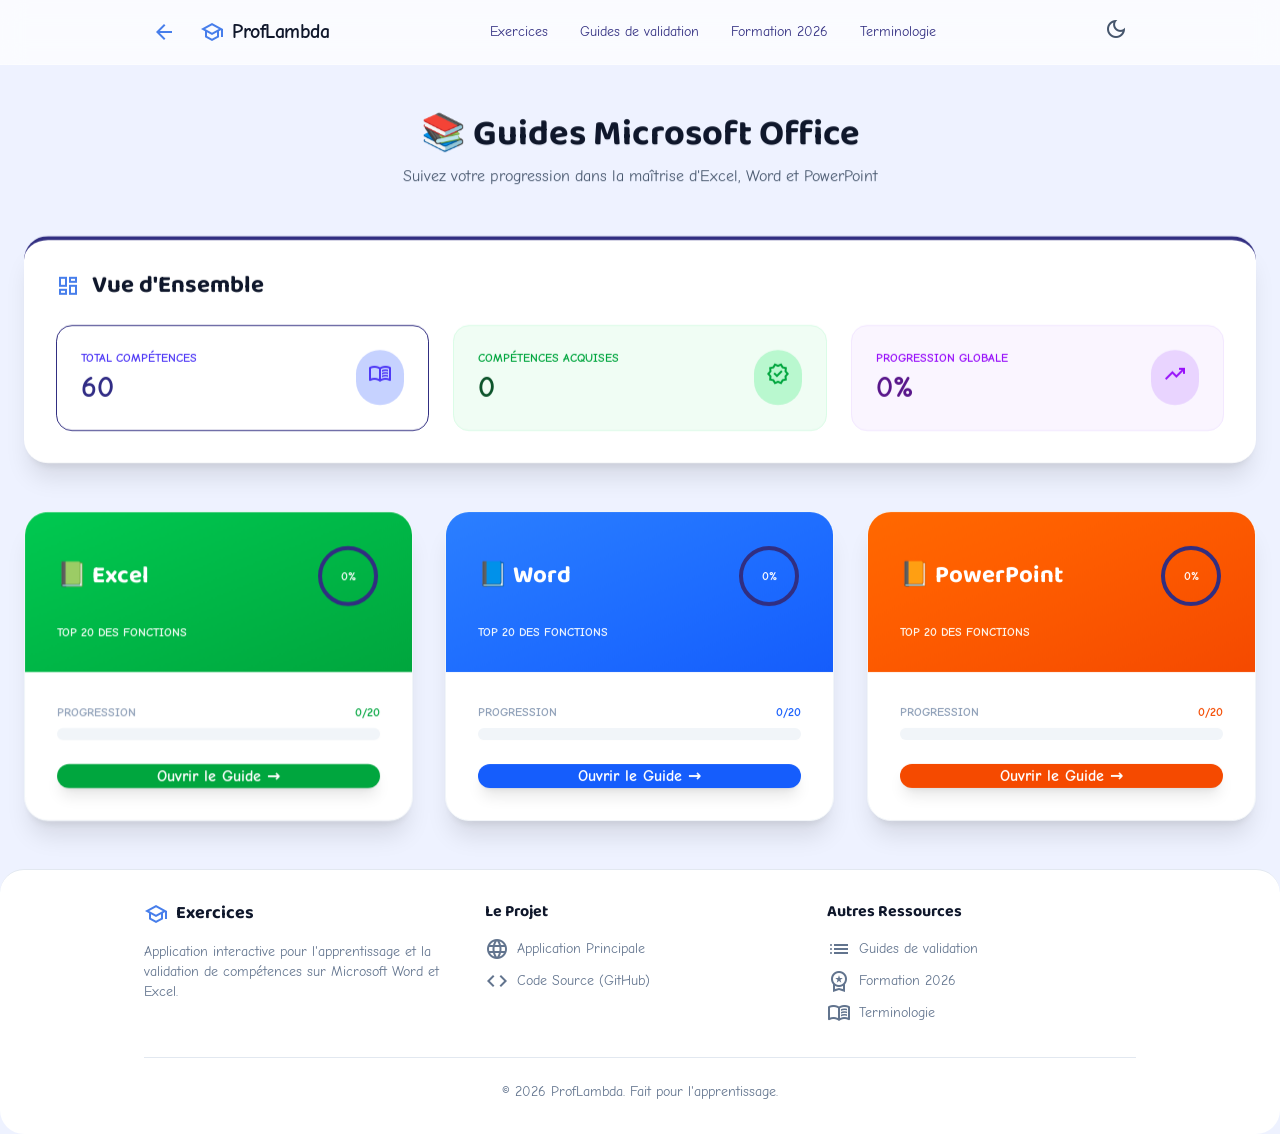
==== commit 9d7a2ed4: "modified:   assets/custom-design.css 	new file:   assets/terminologie.js 	modified:   exercice.html " ====
--- a/guides/index.html
+++ b/guides/index.html
@@ -39,6 +39,7 @@
                 <a class="text-sm font-medium hover:text-primary transition-colors" href="../">Exercices</a>
                 <a class="text-sm font-medium hover:text-primary transition-colors active" href="./">Guides de validation</a>
                 <a class="text-sm font-medium hover:text-primary transition-colors" href="../formation.html">Formation 2026</a>
+                <a class="text-sm font-medium hover:text-primary transition-colors" href="../terminologie.html">Terminologie</a>
             </nav>
             <div class="flex items-center gap-4">
                 <button id="theme-toggle" class="p-2 text-slate-600 dark:text-slate-400 hover:bg-slate-100 dark:hover:bg-slate-800 rounded-full">
@@ -238,6 +239,11 @@
                                 <span class="material-symbols-outlined text-[18px]">workspace_premium</span> Formation 2026
                             </a>
                         </li>
+                        <li>
+                            <a href="../terminologie.html" class="hover:text-primary transition-colors flex items-center gap-2">
+                                <span class="material-symbols-outlined text-[18px]">menu_book</span> Terminologie
+                            </a>
+                        </li>
                     </ul>
                 </div>
             </div>
--- a/assets/custom-design.css
+++ b/assets/custom-design.css
@@ -121,3 +121,17 @@
     font-size: 12px;
     z-index: 100;
 }
+
+/* 5. AIRY SPACING UTILITIES (Refined balance) */
+.airy-py-lg { padding-top: 4rem !important; padding-bottom: 4rem !important; }
+.airy-gap-lg { gap: 5rem !important; }
+.airy-mb-lg { margin-bottom: 5rem !important; }
+.airy-mb-md { margin-bottom: 3rem !important; }
+.airy-row { padding-top: 1rem !important; padding-bottom: 1rem !important; }
+
+/* Grid specific fixes */
+#lexicon-content.airy-gap-lg {
+    display: grid !important;
+    grid-template-columns: 1fr;
+}
+
